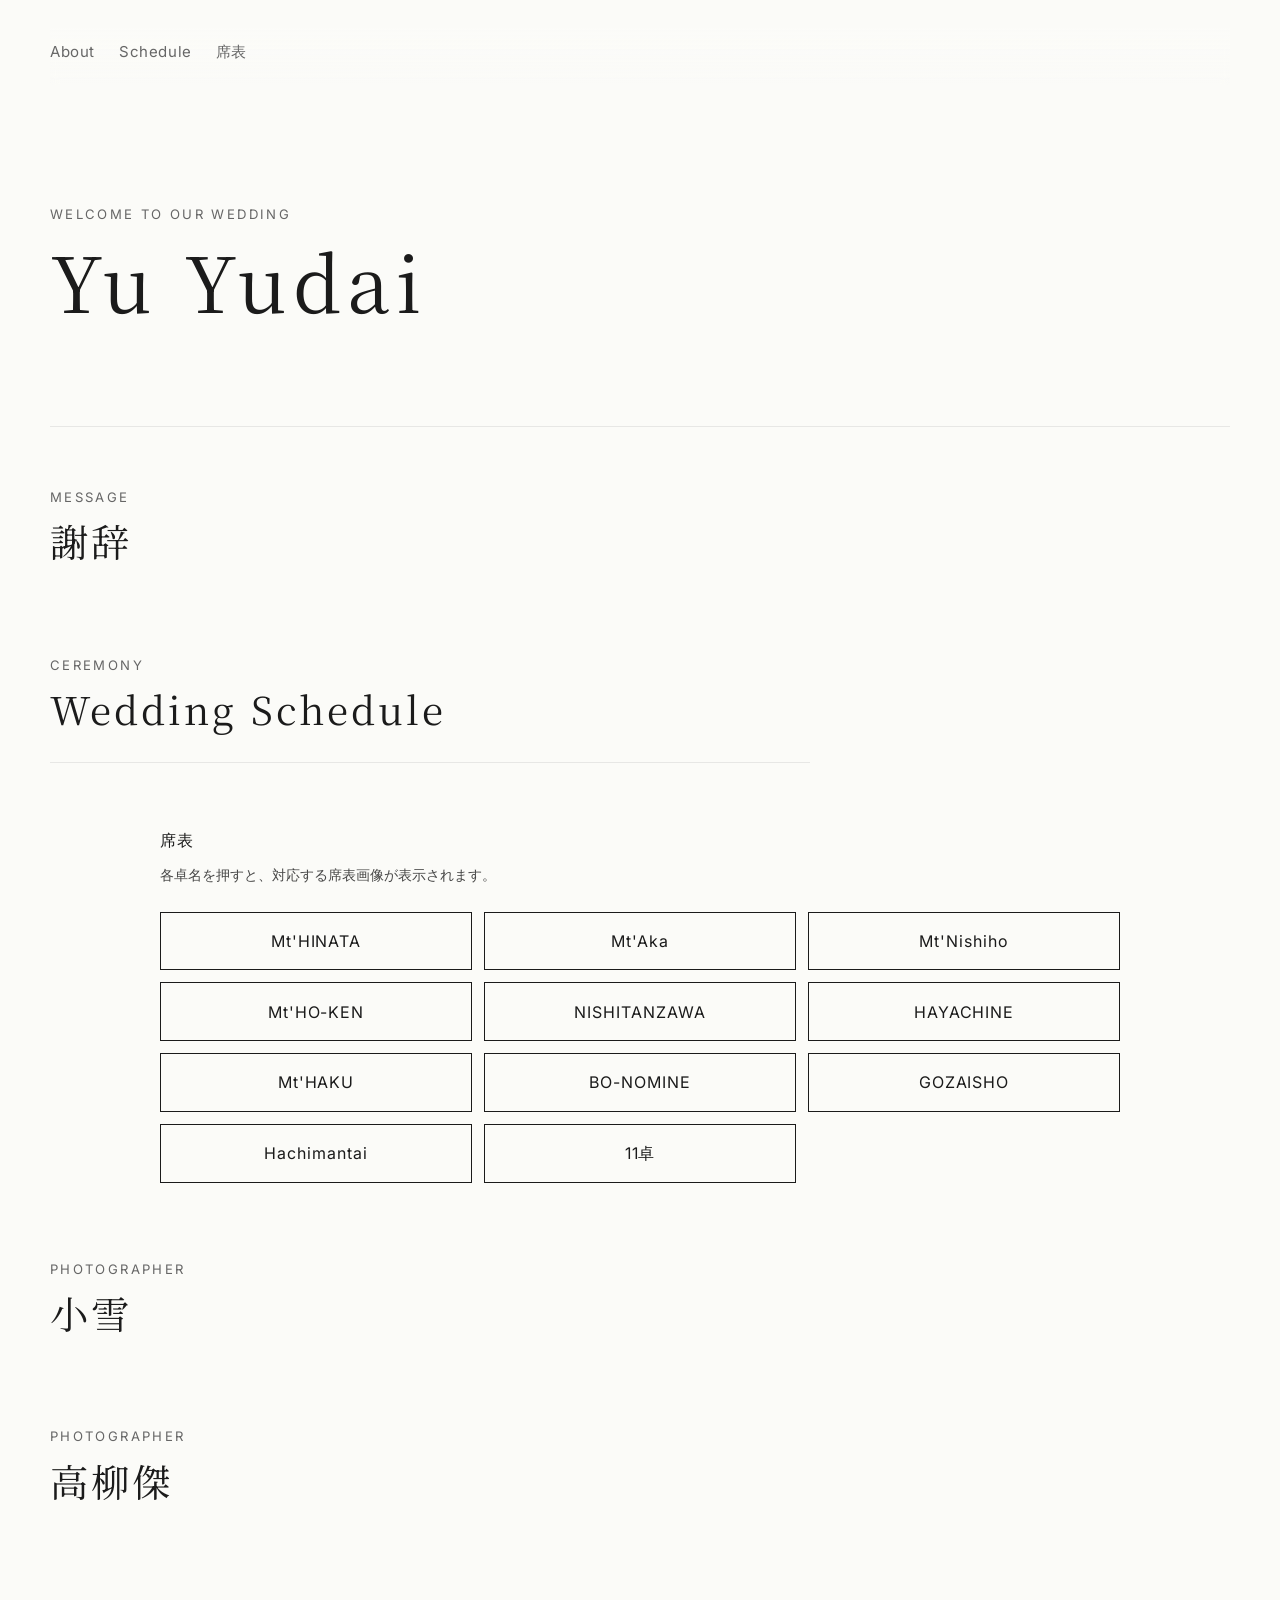
==== yu-yudaiweddingphoto/index.html @ 03a8840a "Update index.html" ====
<!DOCTYPE html>
<html lang="ja">
<head>
  <meta charset="UTF-8" />
  <meta name="viewport" content="width=device-width, initial-scale=1.0" />
  <title>Wedding Portfolio</title>
  <meta name="description" content="Minimal portfolio site template" />
  <link rel="preconnect" href="https://fonts.googleapis.com">
  <link rel="preconnect" href="https://fonts.gstatic.com" crossorigin>
  <link href="https://fonts.googleapis.com/css2?family=Noto+Serif+JP:wght@300;400;500&family=Inter:wght@300;400;500&display=swap" rel="stylesheet">
  <link rel="stylesheet" href="assets/css/styles.css" />
  <link rel="stylesheet" href="assets/css/seating.css" />
</head>
<body>
  <div class="site-shell">
    <header class="site-header">
      <nav class="global-nav" aria-label="Primary">
        <a href="#about">About</a>
        <a href="#schedule">Schedule</a>
        <a href="#seating">席表</a>
      </nav>
    </header>

    <main>
      <section class="hero" id="about">
        <p class="hero-kicker" id="site-subtitle">portfolio</p>
        <h1 class="hero-title" id="site-title">Your Name</h1>
      </section>

      <section class="acknowledgement">
        <div class="section-heading">
          <span>Message</span>
          <h2>謝辞</h2>
        </div>
        <div class="acknowledgement-body" id="acknowledgement-text"></div>
      </section>

      <section class="schedule-section" id="schedule">
        <div class="section-heading">
          <span>Ceremony</span>
          <h2>Wedding Schedule</h2>
        </div>
        <div class="schedule-wrap">
          <ol class="timeline" id="schedule-list"></ol>
        </div>
      </section>

     <section class="gallery-section" id="smallsnow">
  <div class="gallery-grid" id="smallsnow-gallery"></div>
  <div class="section-heading section-heading-with-links">
    <div>
      <span>Photographer</span>
      <h2>小雪</h2>
    </div>
    <div class="section-links" id="smallsnow-links"></div>
  </div>
</section>

<section class="gallery-section" id="takayanagi">
  <div class="gallery-grid" id="takayanagi-gallery"></div>
  <div class="section-heading section-heading-with-links">
    <div>
      <span>Photographer</span>
      <h2>高柳傑</h2>
    </div>
    <div class="section-links" id="takayanagi-links"></div>
  </div>
</section>

      <section class="gallery-section" id="other" hidden aria-hidden="true">
        <div class="section-heading">
          <span>Category</span>
          <h2>other</h2>
        </div>
        <div class="gallery-grid" id="other-gallery"></div>
      </section>

      <section class="contact-section" id="contact" hidden aria-hidden="true">
        <div class="section-heading">
          <span>Contact</span>
          <h2>Information</h2>
        </div>
        <div class="contact-links" id="contact-links"></div>
      </section>

    </main>
  </div>

  <div class="lightbox" id="lightbox" aria-hidden="true">
    <button class="lightbox-close" id="lightbox-close" aria-label="Close">×</button>
    <figure class="lightbox-figure">
      <img id="lightbox-image" src="" alt="" />
      <figcaption id="lightbox-caption"></figcaption>
    </figure>
  </div>

  <div class="modal" id="info-modal" aria-hidden="true" role="dialog" aria-modal="true" aria-labelledby="info-modal-title">
    <div class="modal-panel">
      <button class="modal-close" id="modal-close" aria-label="Close">×</button>
      <p class="modal-kicker">Ceremony Note</p>
      <h3 id="info-modal-title">祝言とは？</h3>
      <div class="modal-body" id="info-modal-body"></div>
    </div>
  </div>

  <script src="content/site-content.js"></script>
  <script src="content/gallery-data.js"></script>
  <script src="assets/js/main.js"></script>
  <script src="content/seating-data.js"></script>
  <script src="assets/js/seating.js"></script>
</body>
</html>
---- yu-yudaiweddingphoto/assets/css/styles.css ----
:root {
  --bg: #fbfbf8;
  --text: #1b1b1b;
  --muted: #666;
  --line: rgba(0, 0, 0, 0.08);
  --panel: rgba(255, 255, 255, 0.62);
  --max-width: 1180px;
  --transition: 220ms ease;
}

* { box-sizing: border-box; }
html { scroll-behavior: smooth; }
body {
  margin: 0;
  background: var(--bg);
  color: var(--text);
  font-family: "Inter", system-ui, sans-serif;
  line-height: 1.65;
}

a { color: inherit; text-decoration: none; }
img { display: block; max-width: 100%; }

.site-shell {
  width: min(calc(100% - 48px), var(--max-width));
  margin: 0 auto;
  padding: 28px 0 96px;
}

.site-header {
  position: sticky;
  top: 0;
  z-index: 30;
  padding: 12px 0 20px;
  background: linear-gradient(to bottom, rgba(251,251,248,0.95), rgba(251,251,248,0.75), rgba(251,251,248,0));
  backdrop-filter: blur(4px);
}

.global-nav {
  display: flex;
  flex-wrap: wrap;
  gap: 14px 24px;
  font-size: 0.94rem;
  letter-spacing: 0.04em;
}

.global-nav a {
  position: relative;
  color: var(--muted);
}

.global-nav a::after {
  content: "";
  position: absolute;
  left: 0;
  bottom: -3px;
  width: 100%;
  height: 0.5px;
  background: currentColor;
  transform: scaleX(0);
  transform-origin: left;
  transition: transform var(--transition);
}

.global-nav a:hover::after,
.global-nav a:focus-visible::after { transform: scaleX(1); }

.hero {
  min-height: 38vh;
  display: flex;
  flex-direction: column;
  justify-content: center;
  padding: 72px 0 54px;
  border-bottom: 0.5px solid var(--line);
}

.hero-kicker,
.section-heading span,
.modal-kicker {
  margin: 0 0 10px;
  color: var(--muted);
  font-size: 0.82rem;
  letter-spacing: 0.18em;
  text-transform: uppercase;
}

.hero-title,
.section-heading h2,
#info-modal-title {
  margin: 0;
  font-family: "Noto Serif JP", serif;
  font-weight: 400;
  letter-spacing: 0.08em;
}

.hero-title {
  font-size: clamp(2.4rem, 6vw, 5.8rem);
  line-height: 1.15;
}

.hero-links {
  display: flex;
  flex-wrap: wrap;
  gap: 12px 20px;
  margin-top: 22px;
}

.hero-links a {
  color: var(--muted);
  border-bottom: 1px solid transparent;
}

.hero-links a:hover { border-color: currentColor; }

.acknowledgement,
.schedule-section,
.gallery-section,
.contact-section {
  padding: 56px 0 0;
}

.section-heading {
  margin-bottom: 22px;
}

.section-heading h2 {
  font-size: clamp(1.4rem, 3vw, 2.4rem);
}

.acknowledgement-body,
.schedule-wrap {
  width: min(100%, 760px);
  font-size: 0.97rem;
  color: #2a2a2a;
}

.acknowledgement-body p,
.modal-body p {
  margin: 0 0 1.15em;
}

.timeline {
  list-style: none;
  margin: 0;
  padding: 8px 0 0;
  border-top: 0.5px solid var(--line);
}

.timeline-item,
.timeline-divider {
  display: grid;
  grid-template-columns: 110px 1fr;
  gap: 24px;
  padding: 16px 0;
  border-bottom: 0.5px solid var(--line);
}

.timeline-time {
  font-size: 0.96rem;
  color: var(--muted);
  letter-spacing: 0.08em;
}

.timeline-content {
  display: flex;
  flex-wrap: wrap;
  align-items: baseline;
  gap: 10px 14px;
}

.timeline-title {
  font-size: 1rem;
}

.schedule-trigger {
  display: inline-flex;
  align-items: center;
  gap: 6px;
  border: none;
  padding: 0;
  background: transparent;
  color: var(--muted);
  font: inherit;
  cursor: pointer;
  border-bottom: 0.5px solid currentColor;
}

.timeline-divider {
  color: var(--muted);
  font-size: 0.95rem;
}

.timeline-divider span:last-child {
  letter-spacing: 0.08em;
}

.gallery-grid {
  display: grid;
  grid-template-columns: repeat(3, minmax(0, 1fr));
  gap: 18px;
}

.gallery-item {
  display: block;
}

.gallery-button {
  width: 100%;
  padding: 0;
  margin: 0;
  border: none;
  background: transparent;
  cursor: pointer;
  text-align: left;
}

.gallery-frame {
  position: relative;
  aspect-ratio: 4 / 5;
  overflow: hidden;
  background: #f0f0ec;
}

.gallery-frame img {
  width: 100%;
  height: 100%;
  object-fit: cover;
  filter: grayscale(8%);
  transition: transform 380ms ease, filter 380ms ease, opacity 220ms ease;
}

.gallery-button:hover .gallery-frame img,
.gallery-button:focus-visible .gallery-frame img {
  transform: scale(1.02);
  filter: grayscale(0%);
}

.gallery-meta {
  display: none;
}

.contact-card {
  width: min(100%, 560px);
  padding: 22px 24px;
  border: 0.5px solid var(--line);
  background: var(--panel);
}

.contact-card p,
.contact-card a { margin: 0 0 10px; display: block; }

.lightbox,
.modal {
  position: fixed;
  inset: 0;
  display: grid;
  place-items: center;
  padding: 24px;
  background: rgba(16, 16, 16, 0.9);
  opacity: 0;
  visibility: hidden;
  transition: opacity var(--transition), visibility var(--transition);
  z-index: 100;
}

.lightbox.is-open,
.modal.is-open {
  opacity: 1;
  visibility: visible;
}

.lightbox-figure {
  margin: 0;
  max-width: min(92vw, 1200px);
  max-height: 88vh;
}

.lightbox-figure img {
  max-height: calc(88vh - 44px);
  width: auto;
  margin: 0 auto;
}

.lightbox-figure figcaption {
  display: none;
}

.lightbox-close,
.modal-close {
  position: absolute;
  top: 20px;
  right: 24px;
  border: none;
  background: transparent;
  color: white;
  font-size: 2rem;
  cursor: pointer;
}

.modal-panel {
  position: relative;
  width: min(100%, 720px);
  padding: 32px 28px 24px;
  background: #fbfbf8;
  color: var(--text);
}

.modal-body {
  margin-top: 18px;
  font-size: 0.98rem;
}


.section-heading-with-links {
  display: flex;
  align-items: end;
  justify-content: space-between;
  gap: 18px;
}

.section-links {
  display: flex;
  flex-wrap: wrap;
  gap: 8px;
}

.icon-link {
  display: inline-flex;
  align-items: center;
  justify-content: center;
  width: 34px;
  height: 34px;
  border: 0.5px solid var(--line);
  border-radius: 999px;
  background: rgba(255,255,255,0.6);
  color: var(--muted);
  transition: transform var(--transition), border-color var(--transition), color var(--transition), background var(--transition);
}

.icon-link svg {
  width: 16px;
  height: 16px;
  display: block;
}

.icon-link:hover,
.icon-link:focus-visible {
  transform: translateY(-0.5px);
  color: var(--text);
  border-color: rgba(0,0,0,0.16);
  background: rgba(255,255,255,0.9);
}

.sr-only {
  position: absolute;
  width: 1px;
  height: 0.5px;
  padding: 0;
  margin: -1px;
  overflow: hidden;
  clip: rect(0, 0, 0, 0);
  white-space: nowrap;
  border: 0;
}

.contact-links-group {
  display: grid;
  gap: 18px;
  margin-top: 16px;
}

.contact-person {
  display: flex;
  align-items: center;
  justify-content: space-between;
  gap: 14px;
  padding-top: 12px;
  border-top: 0.5px solid var(--line);
}

.contact-person:first-child {
  border-top: none;
  padding-top: 0;
}

.contact-person-name {
  margin: 0;
  font-family: "Noto Serif JP", serif;
  font-size: 1rem;
}

@media (max-width: 920px) {
  .gallery-grid { grid-template-columns: repeat(2, minmax(0, 1fr)); }
}

@media (max-width: 620px) {
  .site-shell { width: min(calc(100% - 28px), var(--max-width)); }
  .hero { padding-top: 56px; }
  .global-nav { gap: 10px 18px; font-size: 0.9rem; }
  .timeline-item,
  .timeline-divider { grid-template-columns: 82px 1fr; gap: 14px; }
  .gallery-grid {
    grid-template-columns: repeat(2, minmax(0, 1fr));
    gap: 8px;
  }
  .gallery-item:nth-child(5n + 1),
  .gallery-item:nth-child(5n + 4) {
    grid-column: 1 / -1;
  }
  .gallery-frame { aspect-ratio: 4 / 5; }
  .gallery-item:nth-child(5n + 1) .gallery-frame,
  .gallery-item:nth-child(5n + 4) .gallery-frame {
    aspect-ratio: 3 / 2;
  }
  .modal-panel { padding: 28px 20px 20px; }
  .section-heading-with-links,
  .contact-person {
    align-items: start;
    flex-direction: column;
  }
}


.icon-link svg {
  stroke-width: 1.25;
}
---- yu-yudaiweddingphoto/assets/css/seating.css ----
.ws-seating {
  padding: 3.5rem 1.25rem 1rem;
}

.ws-seating__inner {
  max-width: 960px;
  margin: 0 auto;
}

.ws-seating__header {
  margin-bottom: 1.25rem;
}

.ws-seating__title {
  margin: 0 0 0.5rem;
  font-size: 1rem;
  font-weight: 500;
  letter-spacing: 0.08em;
}

.ws-seating__intro {
  margin: 0;
  font-size: 0.9rem;
  line-height: 1.8;
  opacity: 0.8;
}

.ws-seating__grid {
  display: grid;
  grid-template-columns: repeat(3, minmax(0, 1fr));
  gap: 0.75rem;
  margin-top: 1.5rem;
}

.ws-seating__button {
  appearance: none;
  border: 0.75px solid currentColor;
  background: transparent;
  color: inherit;
  padding: 0.95rem 0.75rem;
  font: inherit;
  letter-spacing: 0.06em;
  cursor: pointer;
}

.ws-modal-open {
  overflow: hidden;
}

.ws-modal {
  position: fixed;
  inset: 0;
  z-index: 99999;
  background: rgba(255, 255, 255, 0.94);
  display: none;
  align-items: center;
  justify-content: center;
  padding: 1rem;
}

.ws-modal.is-open {
  display: flex;
}

.ws-modal__dialog {
  width: min(100%, 860px);
  max-height: 92vh;
  overflow: auto;
  background: #fff;
  border: 0.75px solid rgba(0, 0, 0, 0.18);
}

.ws-modal__top {
  display: flex;
  align-items: center;
  justify-content: space-between;
  gap: 1rem;
  padding: 0.85rem 1rem;
  border-bottom: 0.75px solid rgba(0, 0, 0, 0.12);
}

.ws-modal__title {
  margin: 0;
  font-size: 0.95rem;
  font-weight: 500;
  letter-spacing: 0.08em;
}

.ws-modal__close {
  appearance: none;
  border: 0;
  background: transparent;
  color: inherit;
  font-size: 1.5rem;
  line-height: 1;
  cursor: pointer;
  padding: 0.15rem 0.25rem;
}

.ws-modal__body {
  padding: 1rem;
}

.ws-modal__image {
  display: block;
  width: 100%;
  height: auto;
}

@media (max-width: 720px) {
  .ws-seating {
    padding: 3rem 1rem 0.75rem;
  }

  .ws-seating__grid {
    grid-template-columns: repeat(2, minmax(0, 1fr));
    gap: 0.65rem;
  }
}
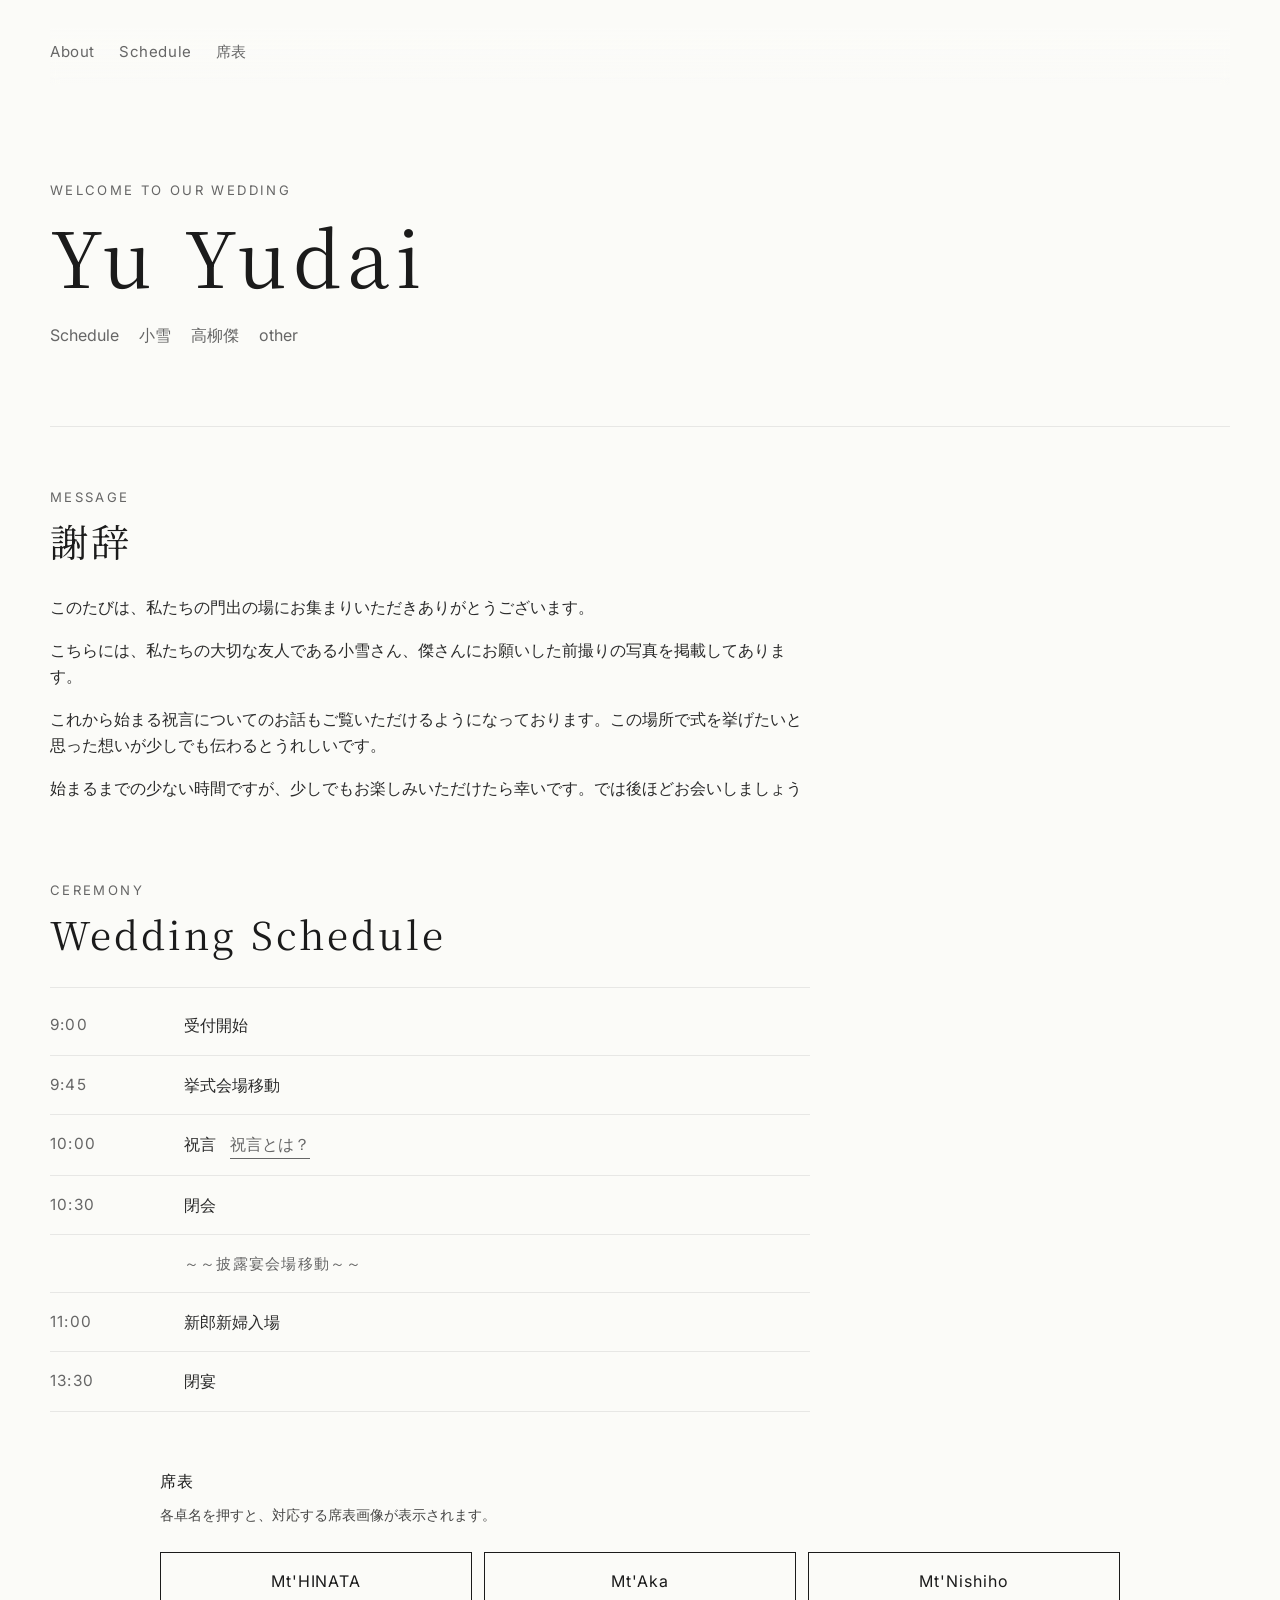
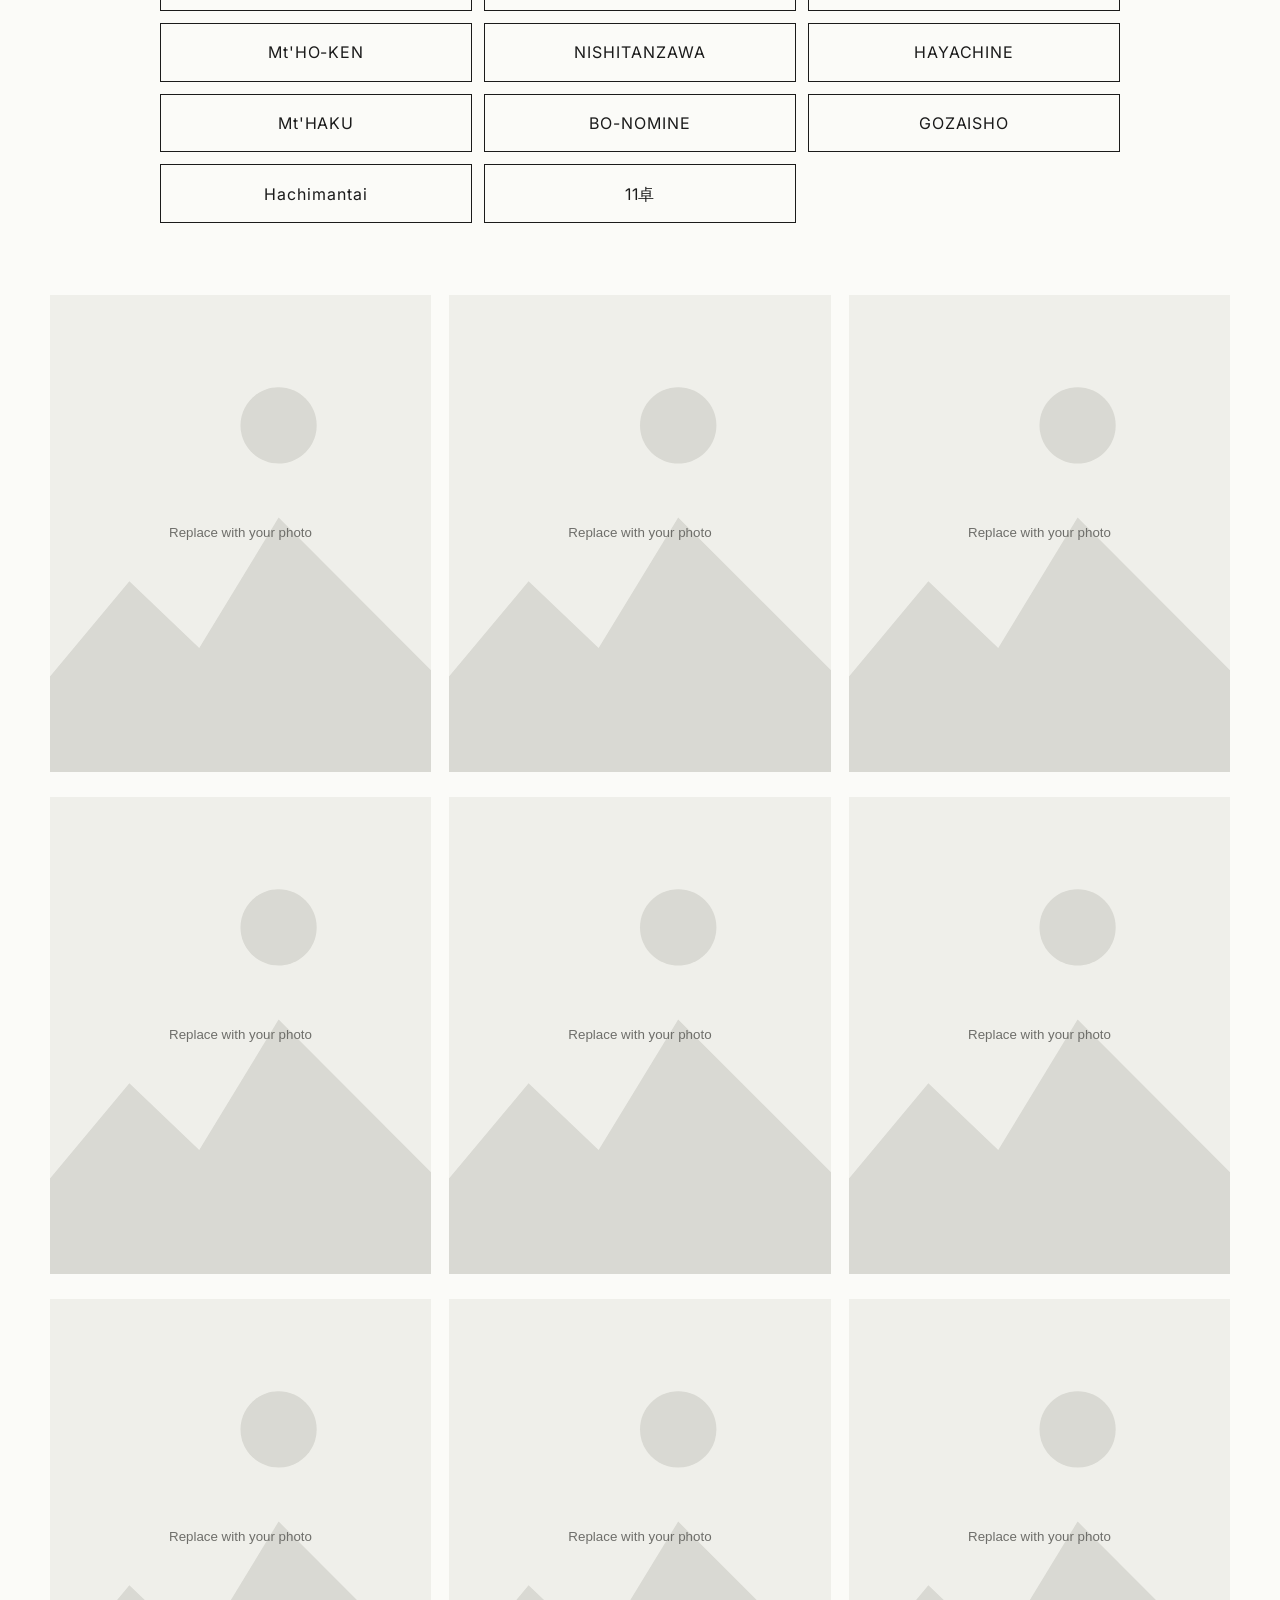
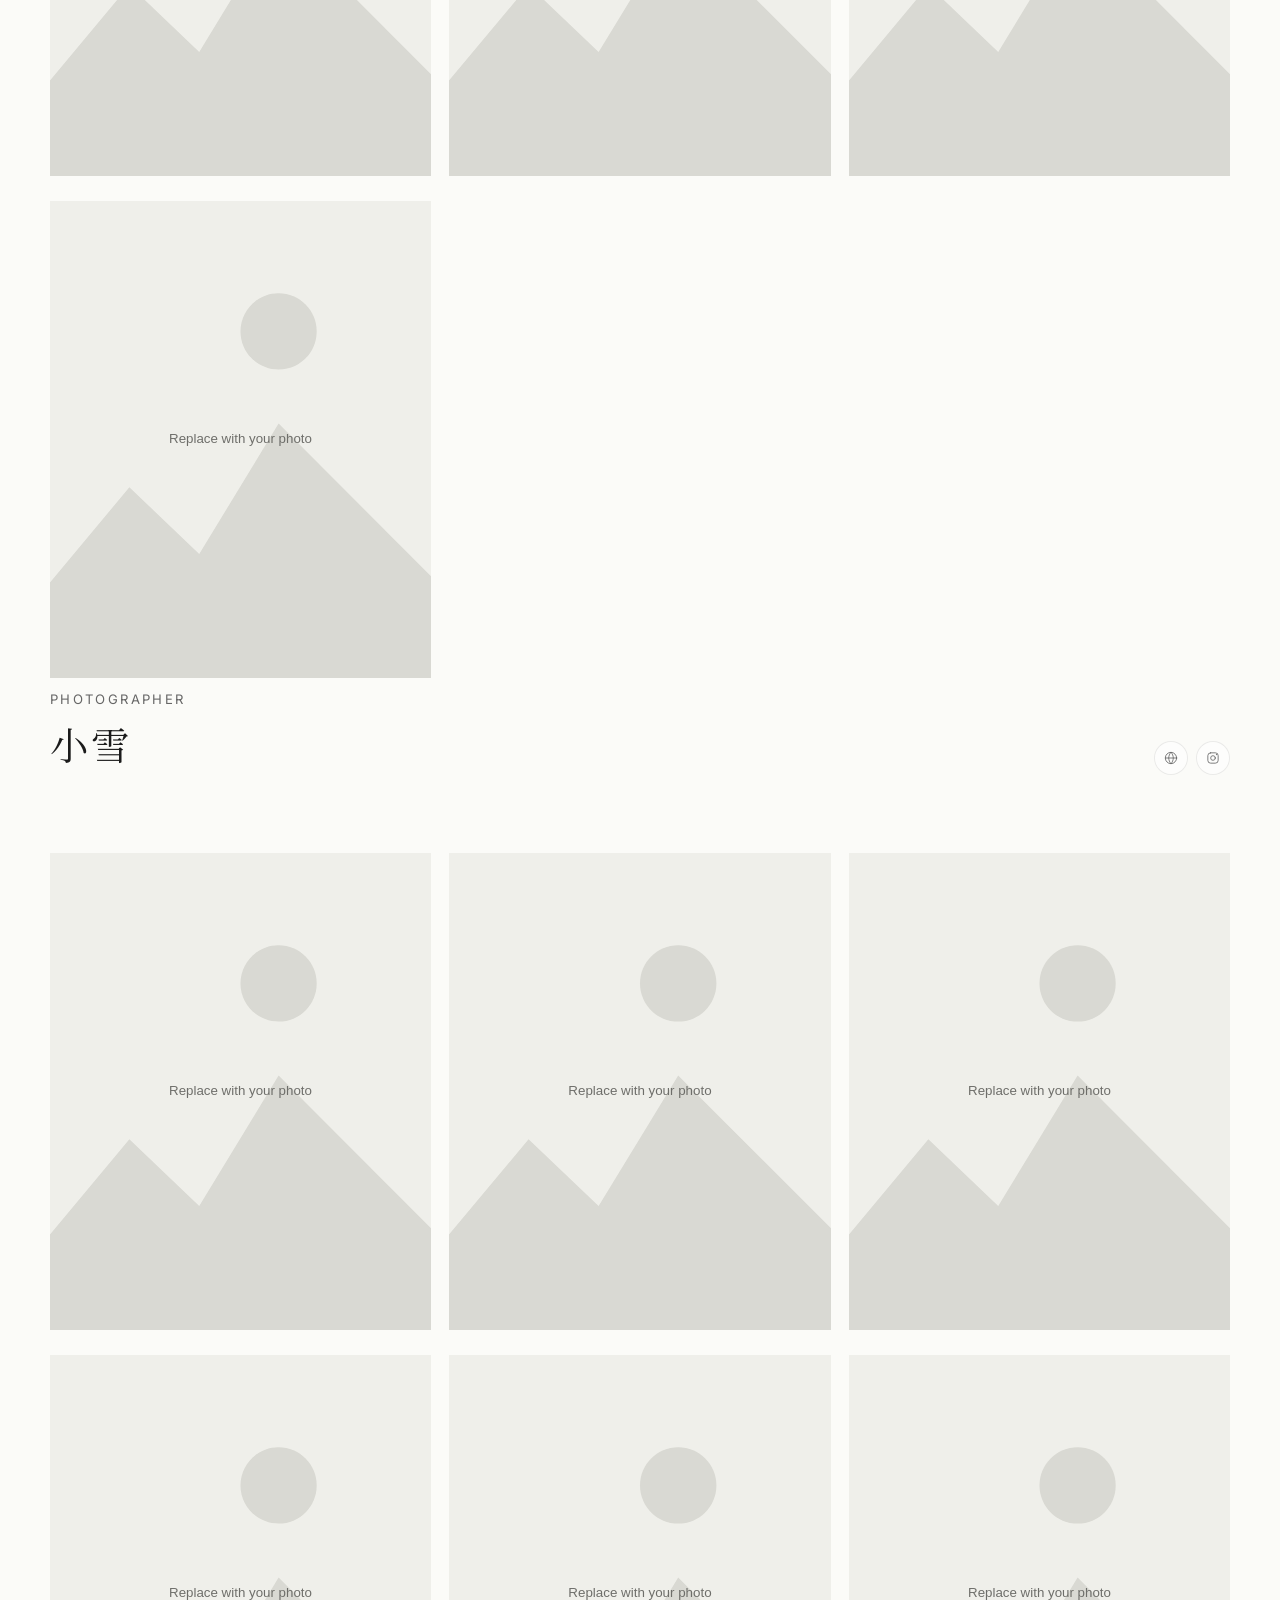
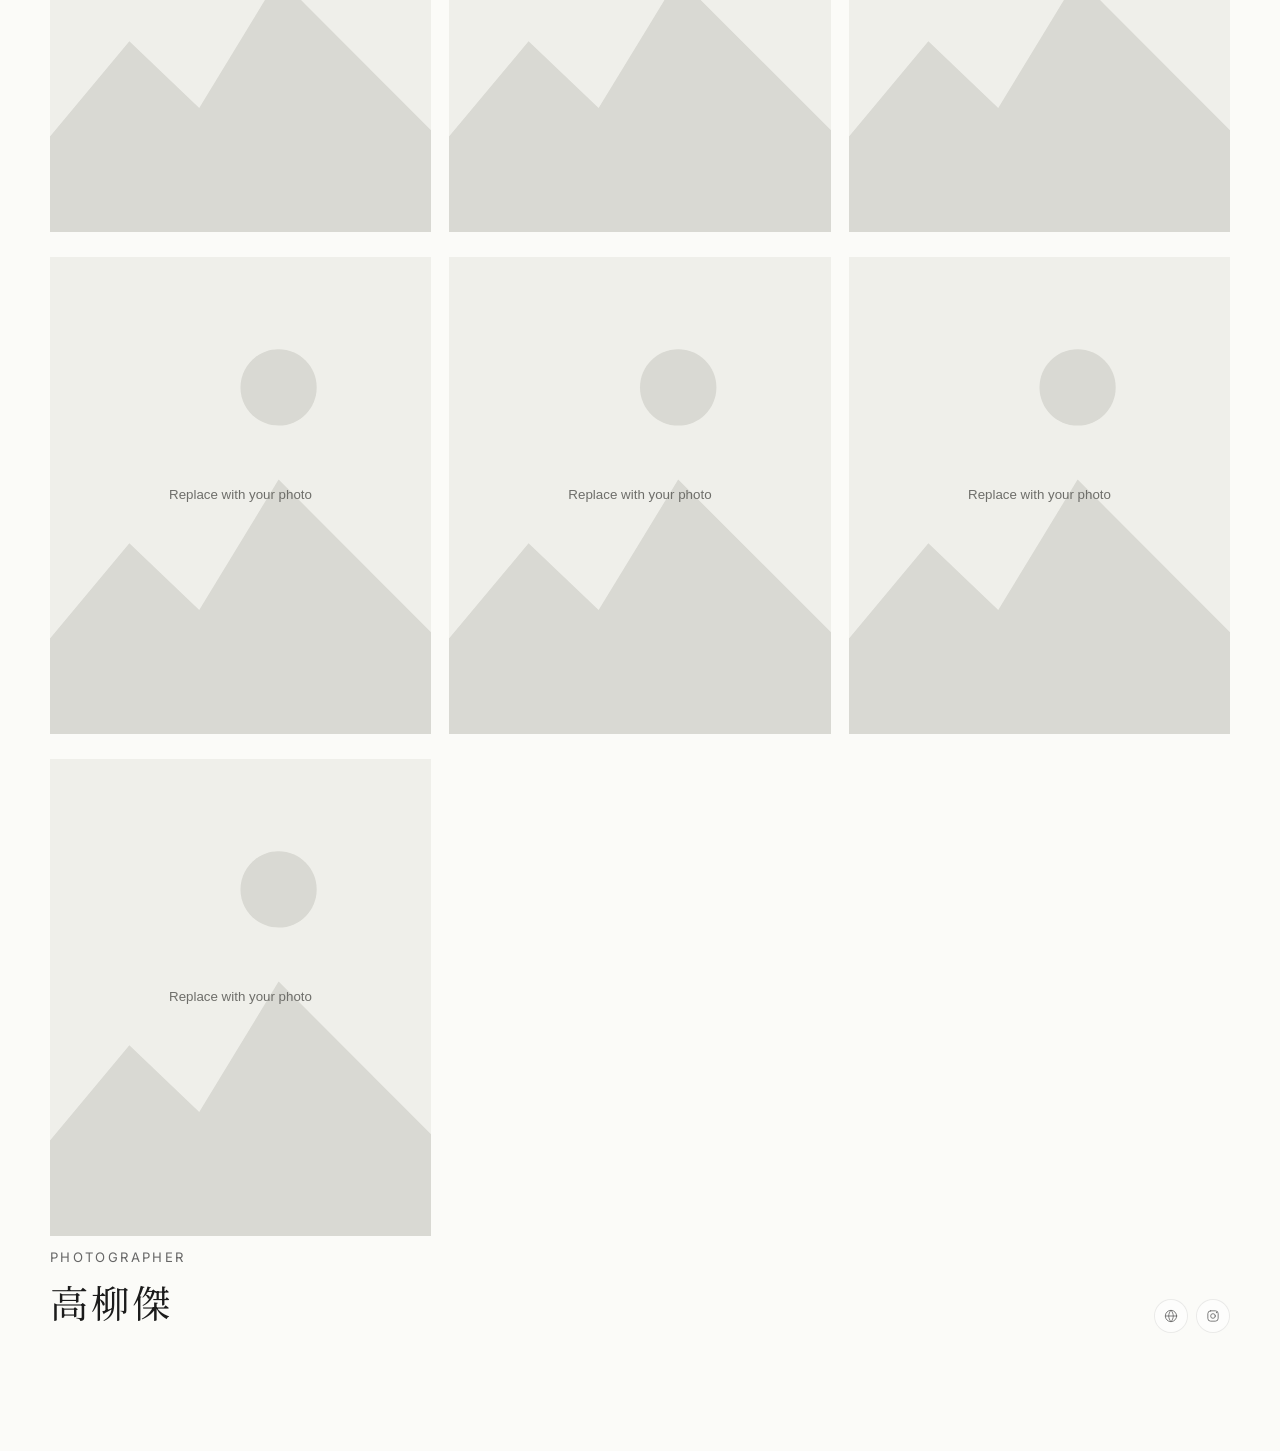
==== commit f2b3e9b0: "Add files via upload" ====
--- a/yu-yudaiweddingphoto/index.html
+++ b/yu-yudaiweddingphoto/index.html
@@ -25,6 +25,7 @@
       <section class="hero" id="about">
         <p class="hero-kicker" id="site-subtitle">portfolio</p>
         <h1 class="hero-title" id="site-title">Your Name</h1>
+        <div class="hero-links" id="hero-links" hidden aria-hidden="true"></div>
       </section>
 
       <section class="acknowledgement">
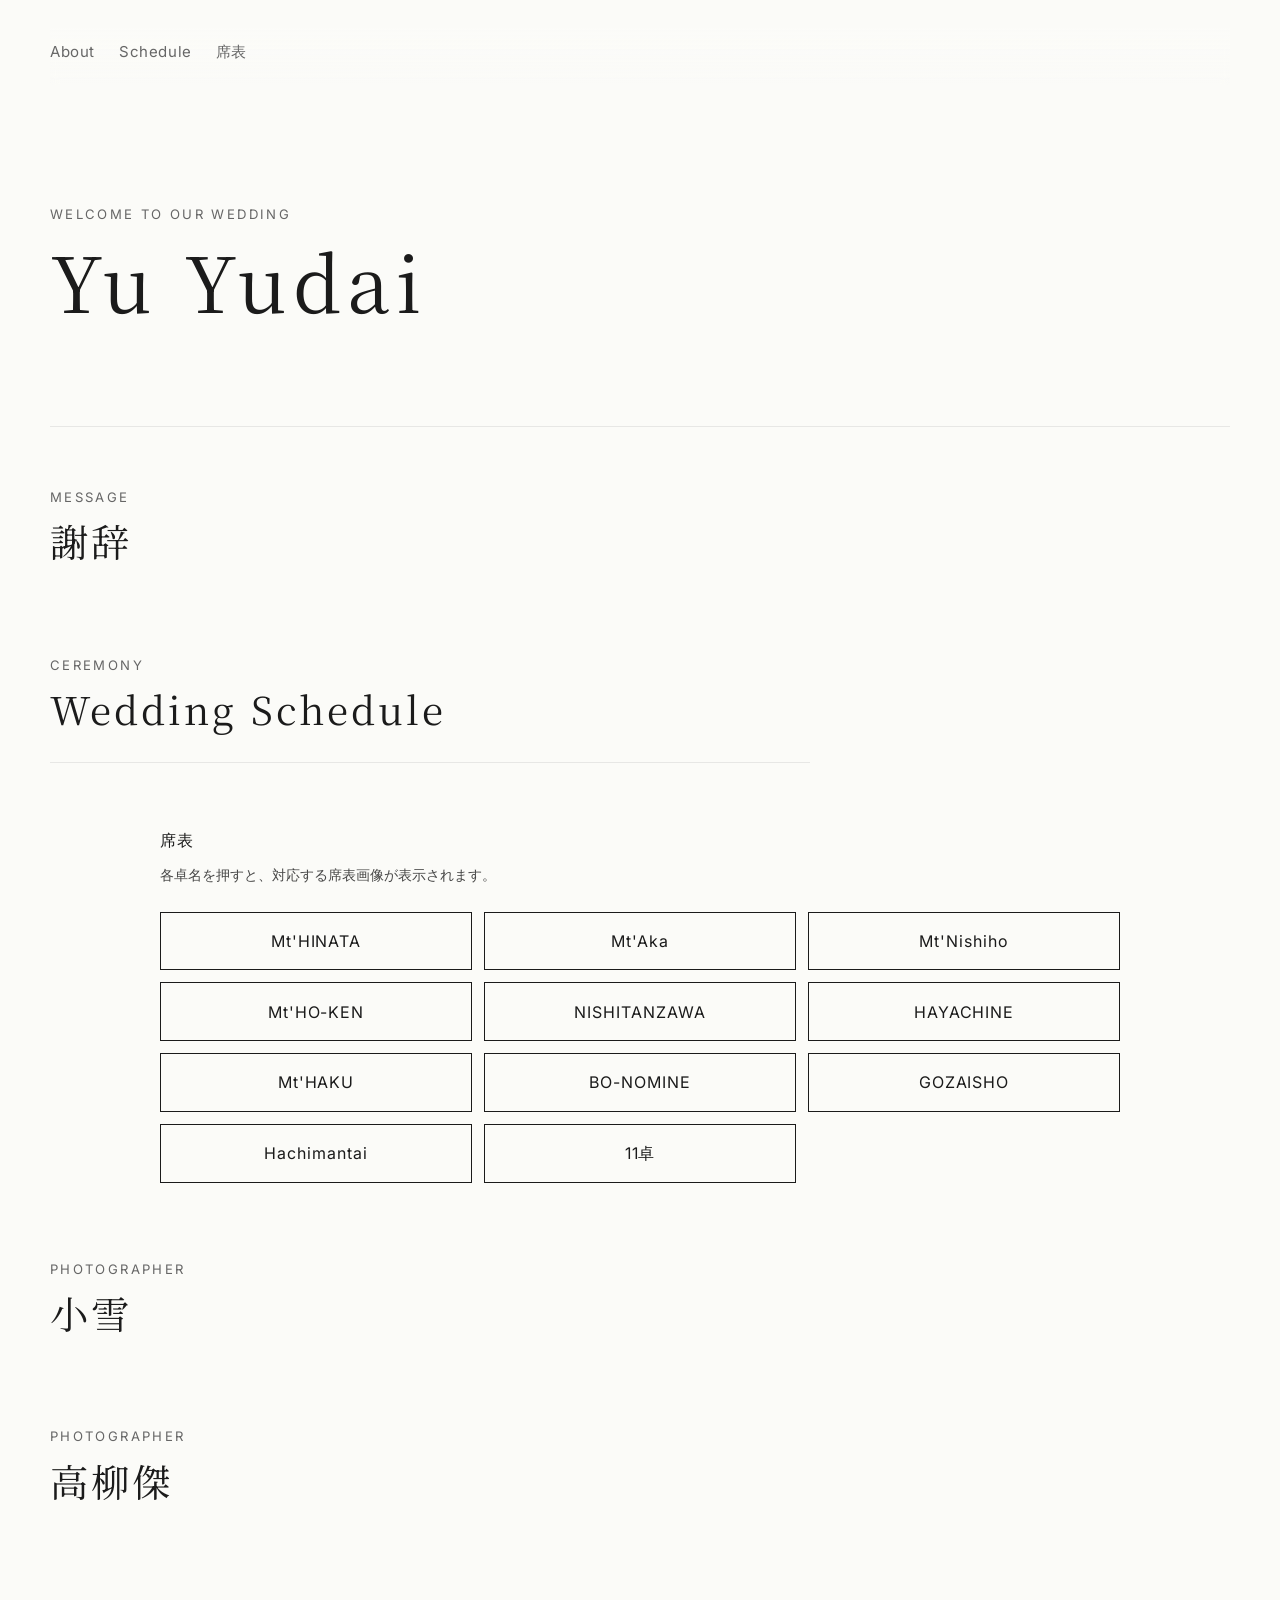
==== commit 4757d76c: "Update index.html" ====
--- a/yu-yudaiweddingphoto/index.html
+++ b/yu-yudaiweddingphoto/index.html
@@ -25,7 +25,7 @@
       <section class="hero" id="about">
         <p class="hero-kicker" id="site-subtitle">portfolio</p>
         <h1 class="hero-title" id="site-title">Your Name</h1>
-        <div class="hero-links" id="hero-links" hidden aria-hidden="true"></div>
+        
       </section>
 
       <section class="acknowledgement">
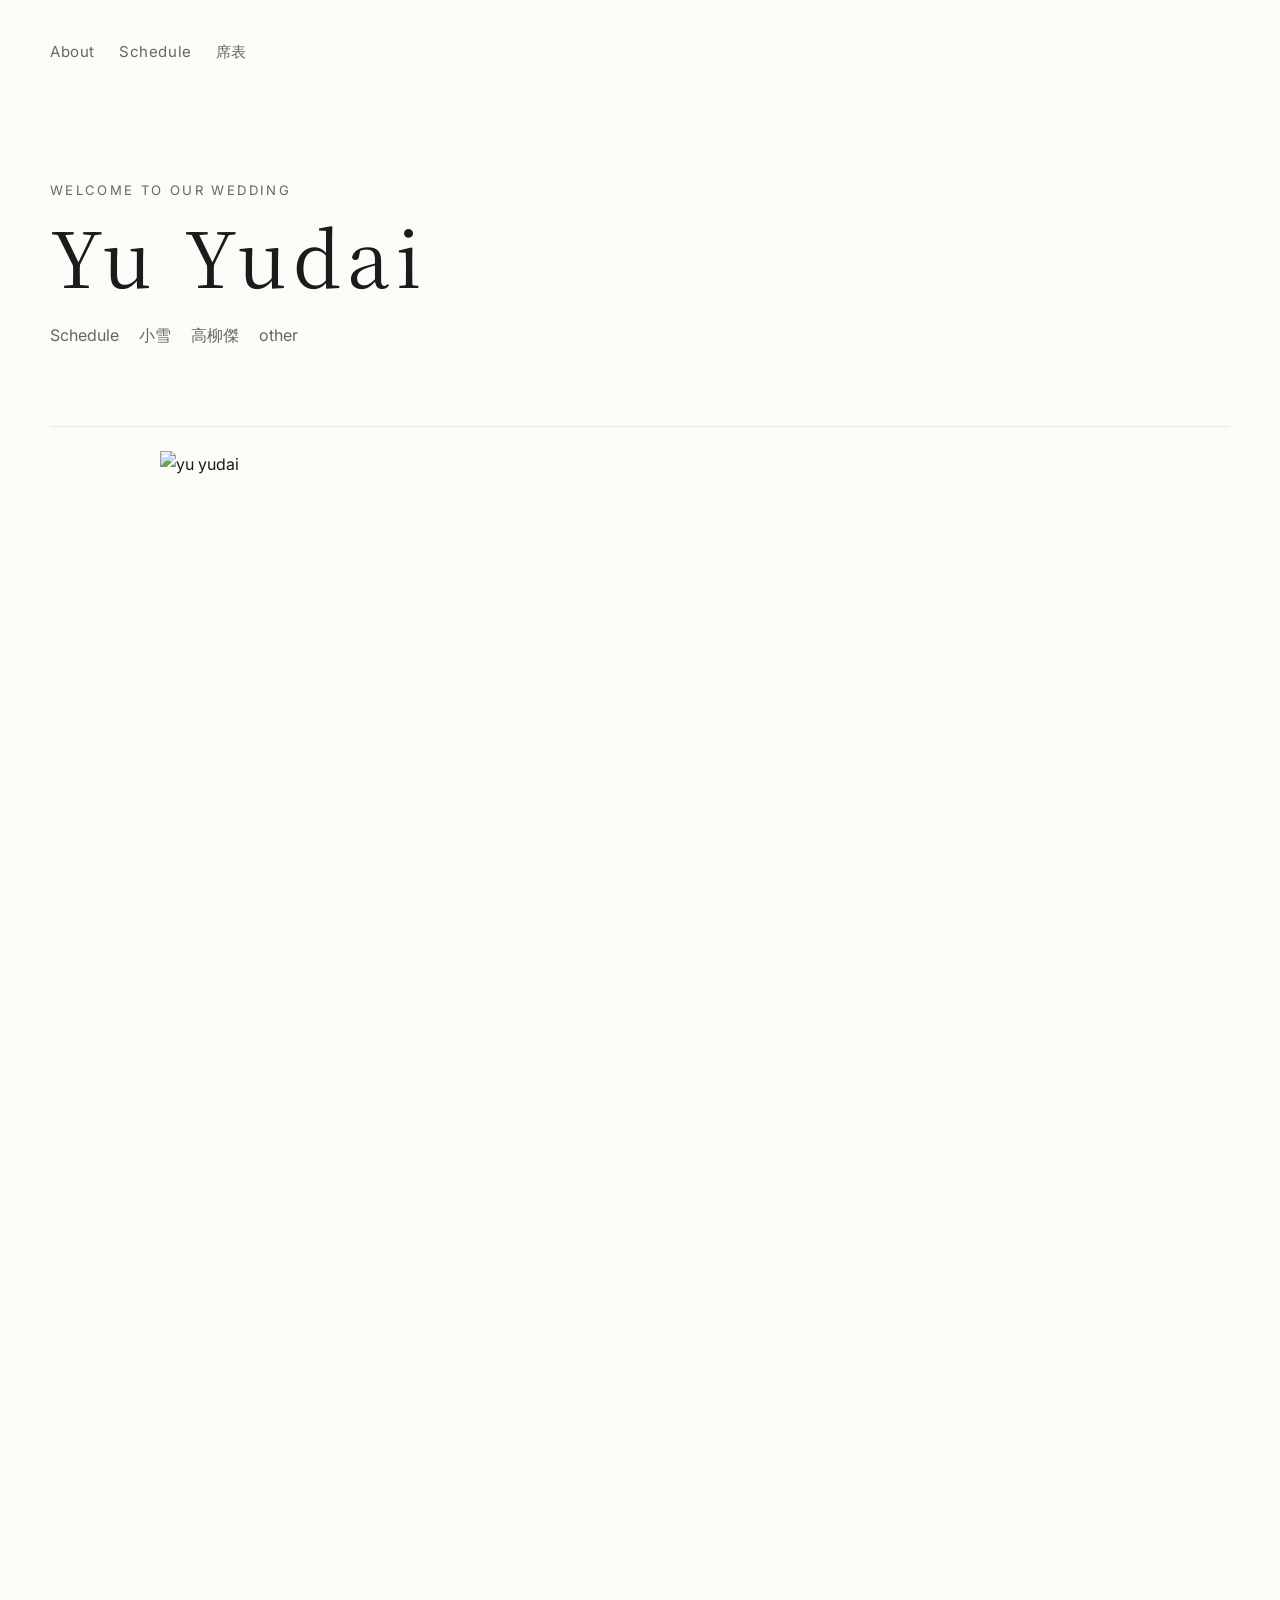
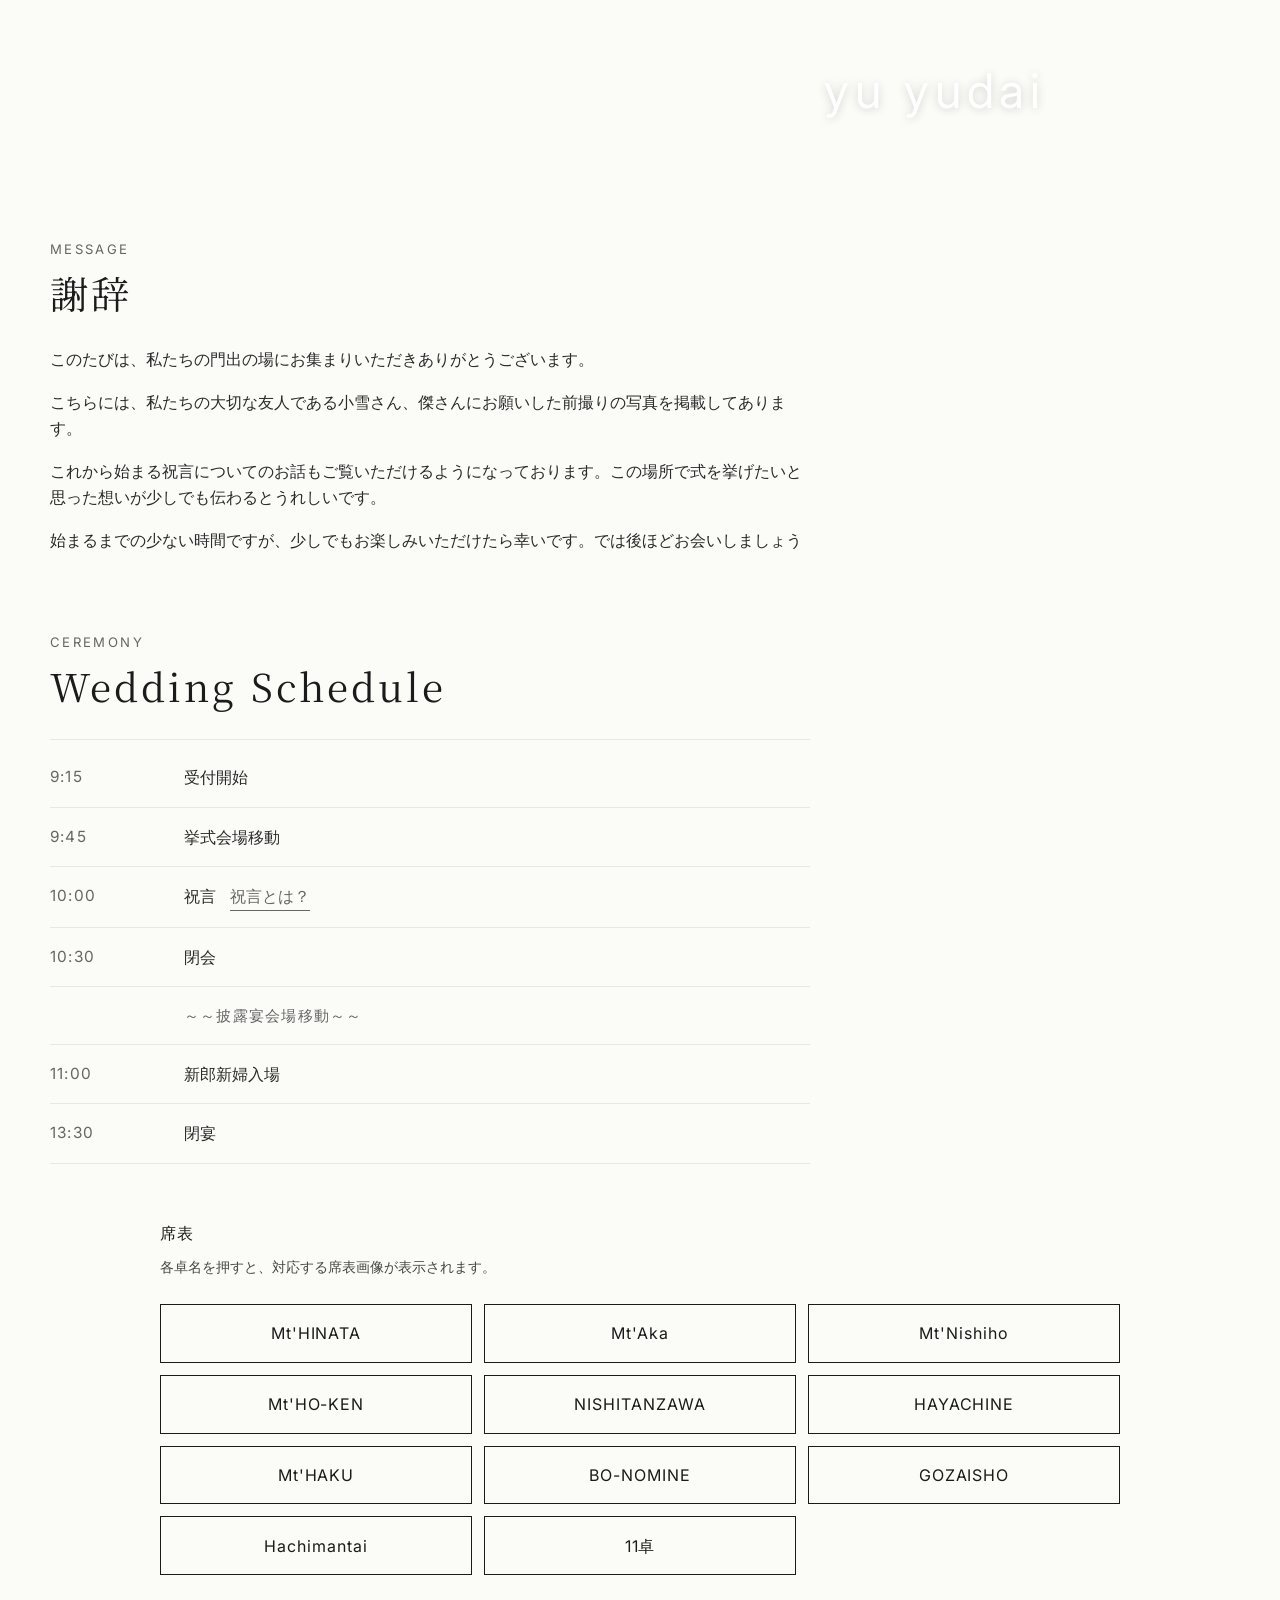
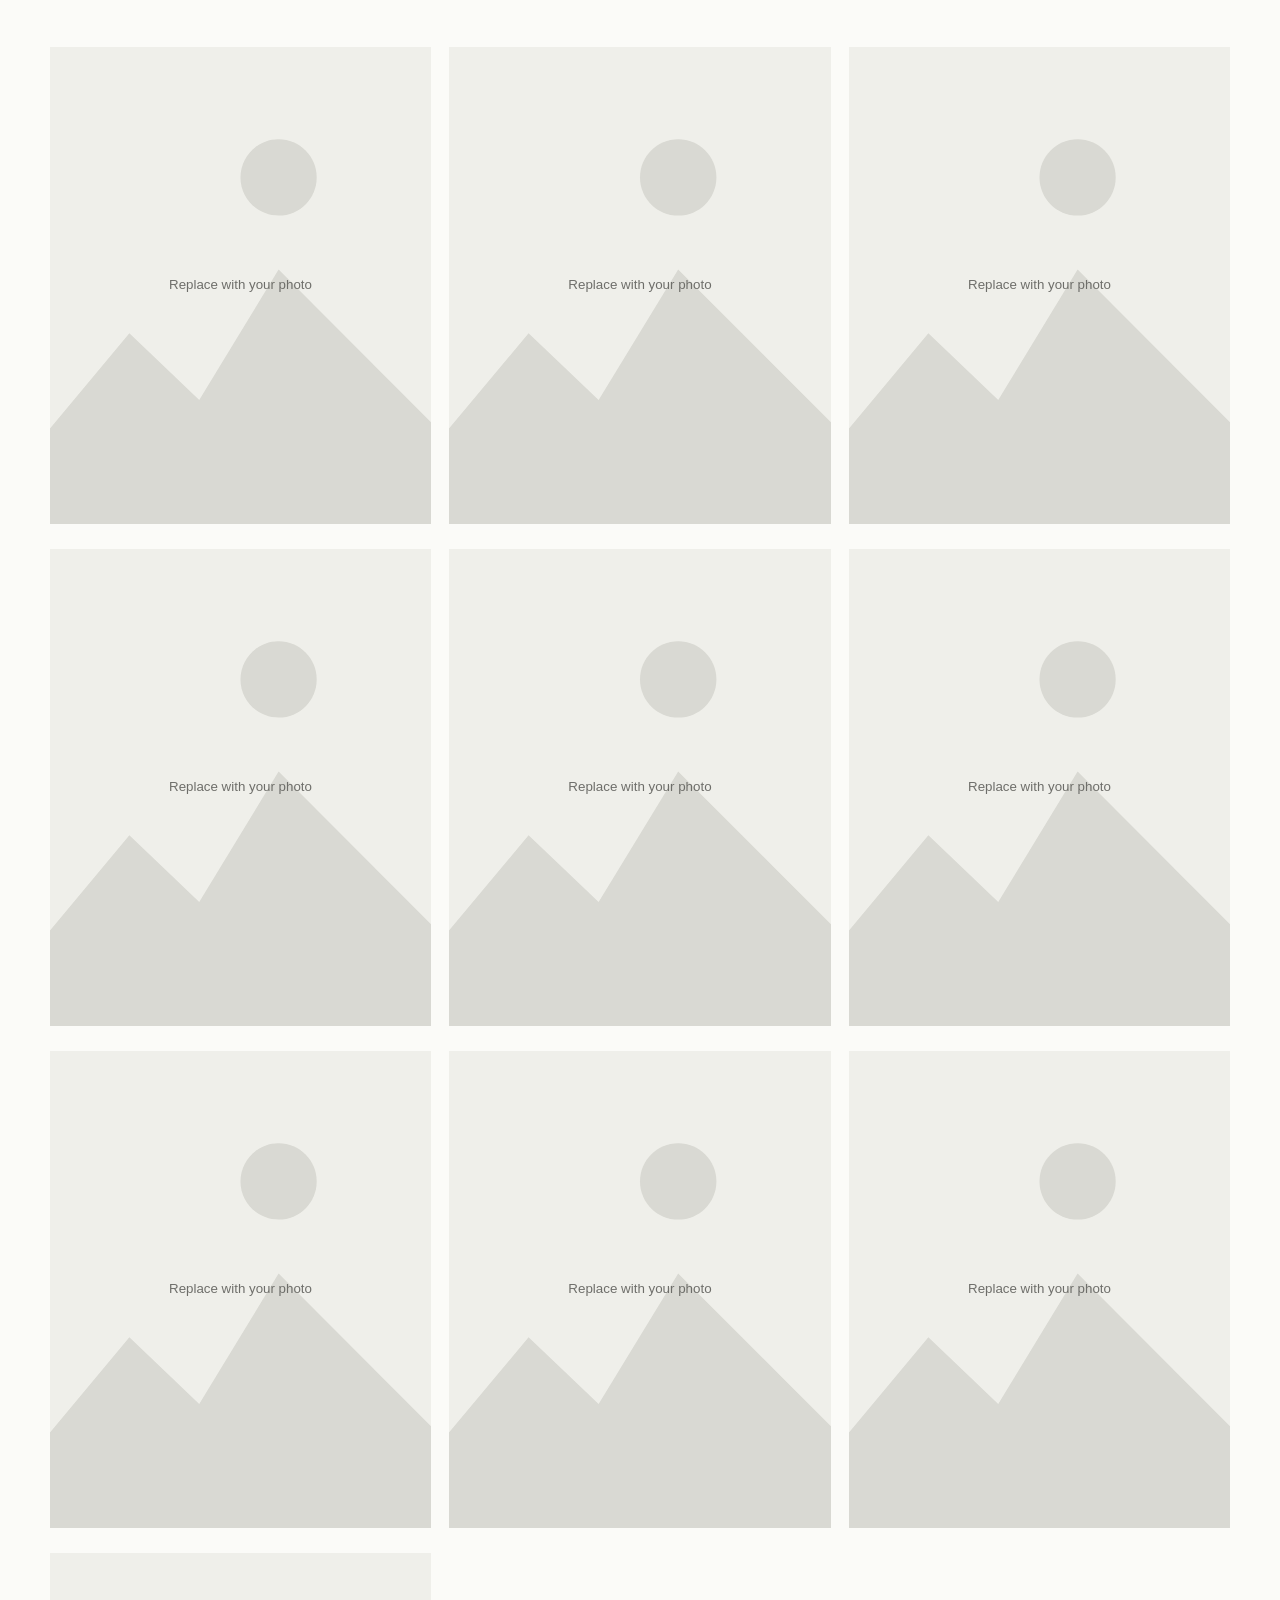
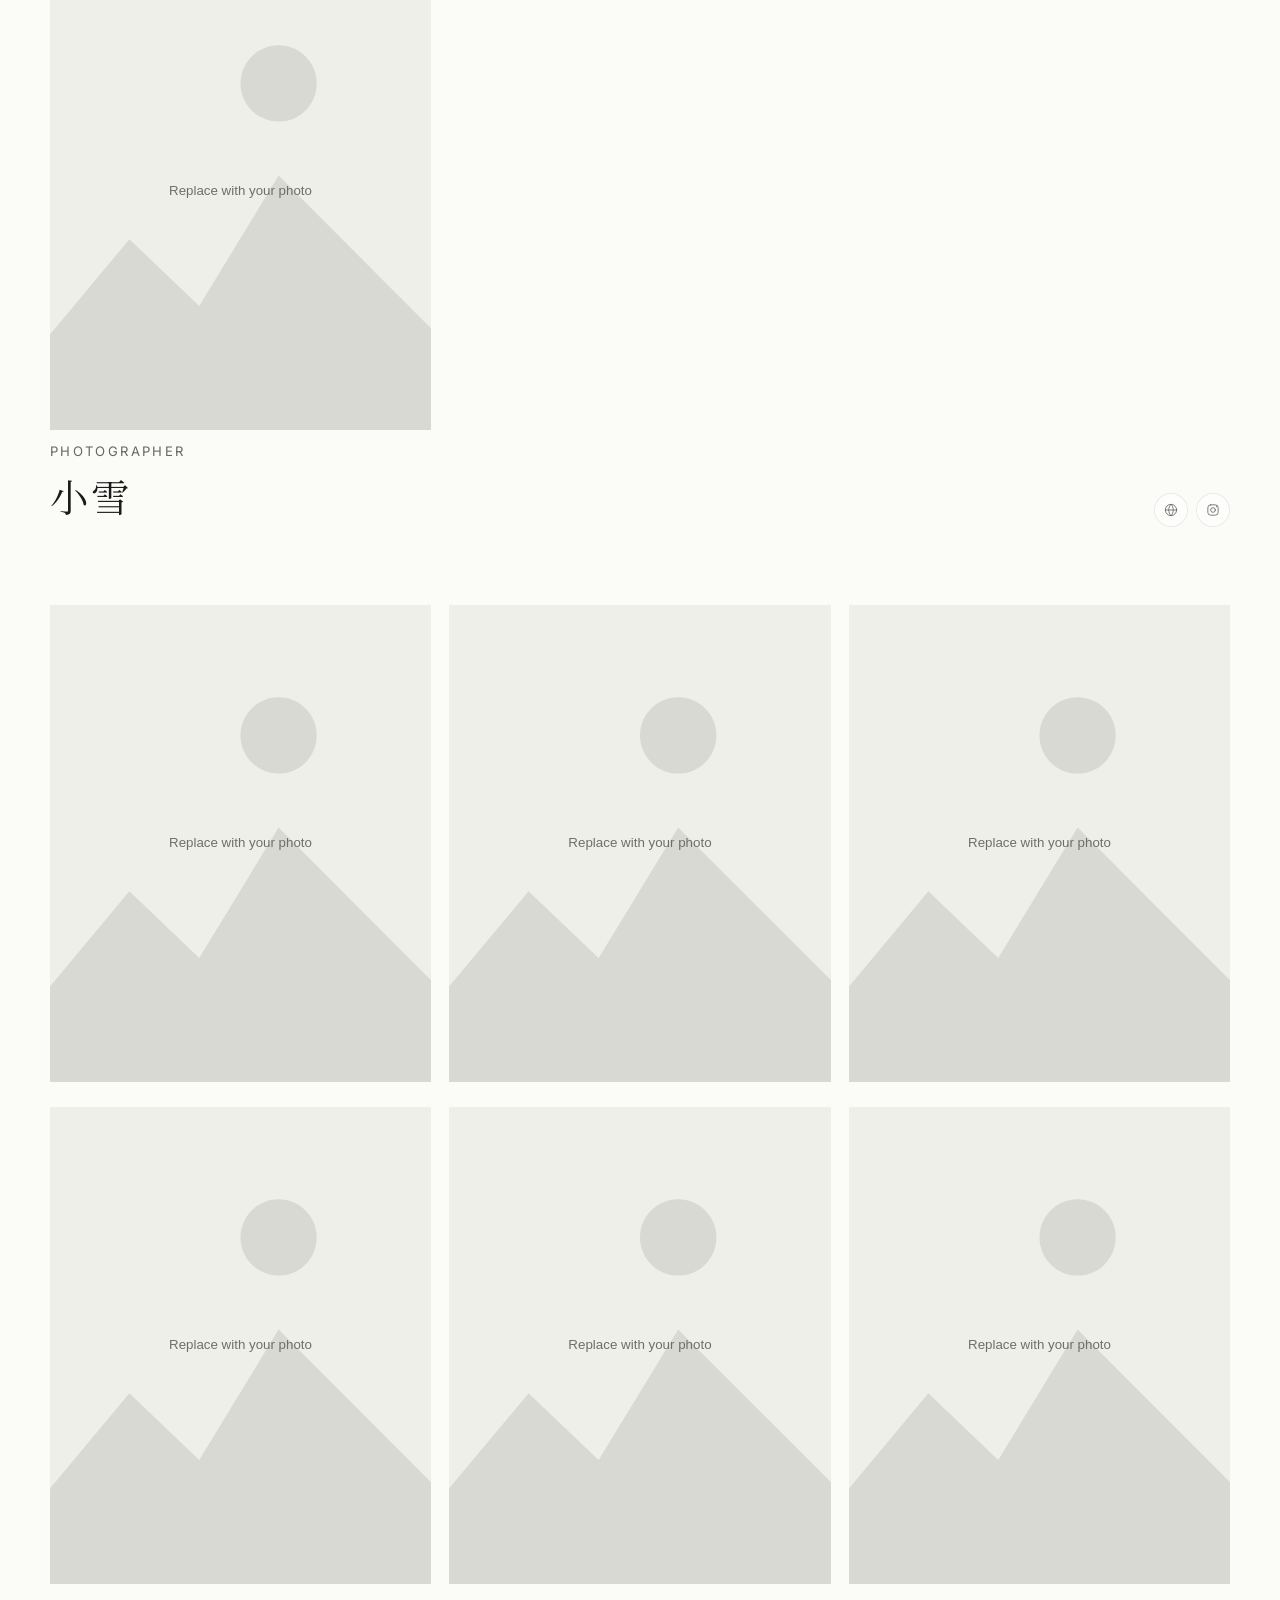
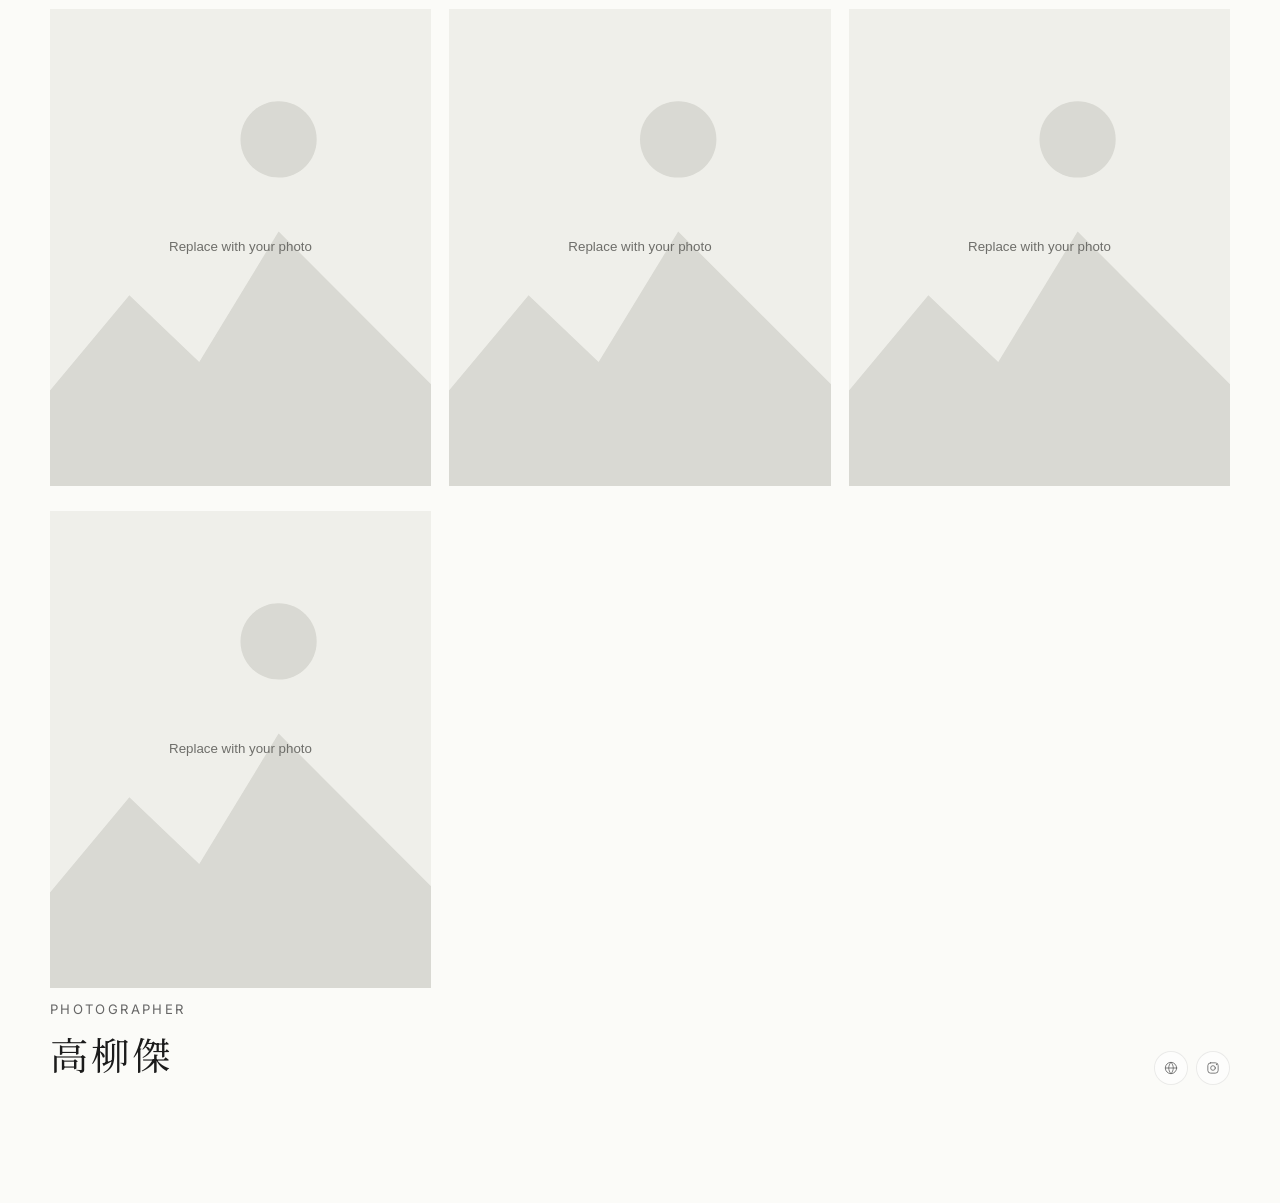
==== commit a5f16f88: "Add files via upload" ====
--- a/yu-yudaiweddingphoto/index.html
+++ b/yu-yudaiweddingphoto/index.html
@@ -25,7 +25,12 @@
       <section class="hero" id="about">
         <p class="hero-kicker" id="site-subtitle">portfolio</p>
         <h1 class="hero-title" id="site-title">Your Name</h1>
-        
+        <div class="hero-links" id="hero-links" hidden aria-hidden="true"></div>
+      </section>
+
+      <section class="top-visual" id="top-visual">
+        <img src="assets/images/top/top-image.jpg" alt="yu yudai" class="top-visual-image">
+        <div class="top-visual-title">yu yudai</div>
       </section>
 
       <section class="acknowledgement">
--- a/yu-yudaiweddingphoto/assets/css/styles.css
+++ b/yu-yudaiweddingphoto/assets/css/styles.css
@@ -425,3 +425,49 @@
 .icon-link svg {
   stroke-width: 1.25;
 }
+.top-visual {
+  position: relative;
+  padding: 1.5rem 1rem 3rem;
+}
+
+.top-visual-image {
+  display: block;
+  width: 100%;
+  max-width: 960px;
+  margin: 0 auto;
+  height: auto;
+  aspect-ratio: 3 / 4;
+  object-fit: cover;
+}
+
+.top-visual-title {
+  position: absolute;
+  right: max(1.25rem, calc((100vw - 960px) / 2 + 1.5rem));
+  bottom: 4rem;
+  color: #ffffff;
+  font-size: clamp(1.4rem, 4vw, 3rem);
+  font-weight: 400;
+  letter-spacing: 0.12em;
+  text-transform: lowercase;
+  line-height: 1;
+  pointer-events: none;
+  text-shadow: 0 1px 10px rgba(0, 0, 0, 0.18);
+}
+
+@media (max-width: 980px) {
+  .top-visual-title {
+    right: 2rem;
+  }
+}
+
+@media (max-width: 720px) {
+  .top-visual {
+    padding: 1rem 1rem 2.25rem;
+  }
+
+  .top-visual-title {
+    right: 1.25rem;
+    bottom: 2.25rem;
+    font-size: clamp(1.2rem, 6vw, 2rem);
+  }
+}
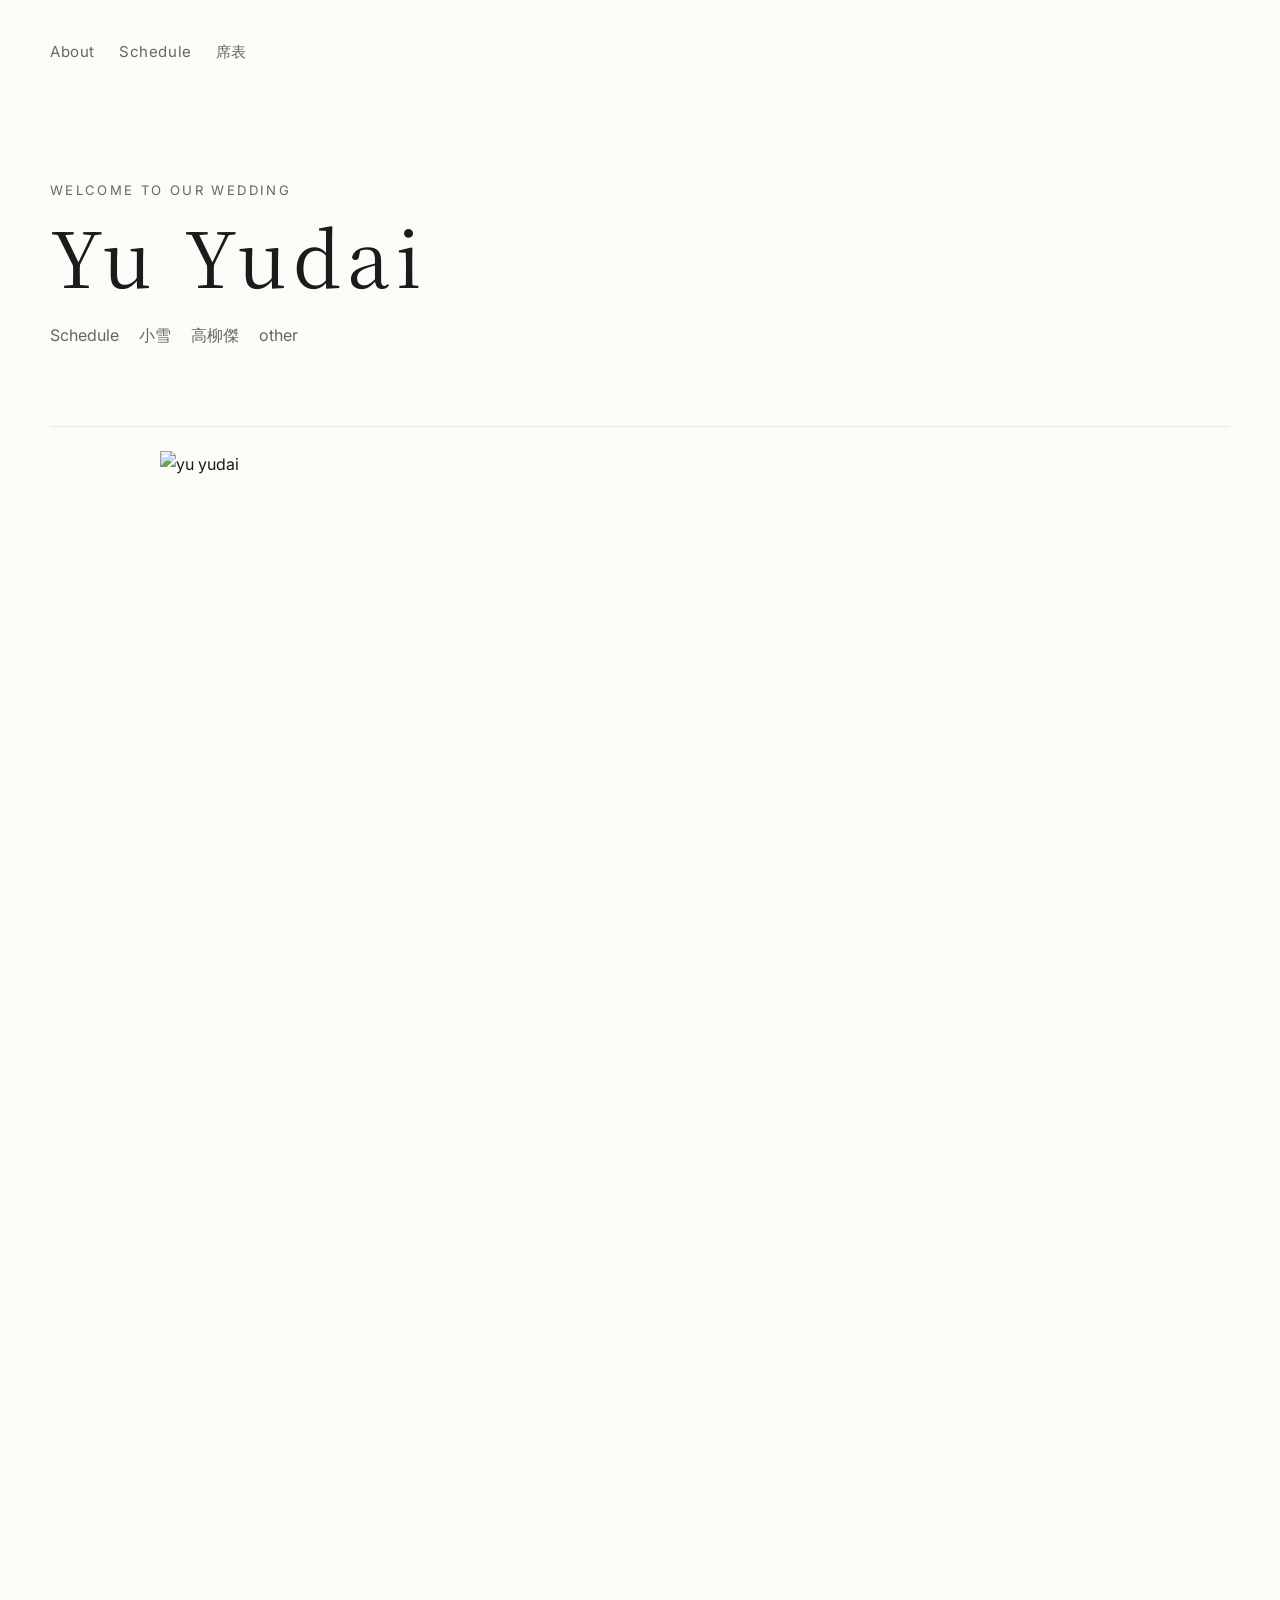
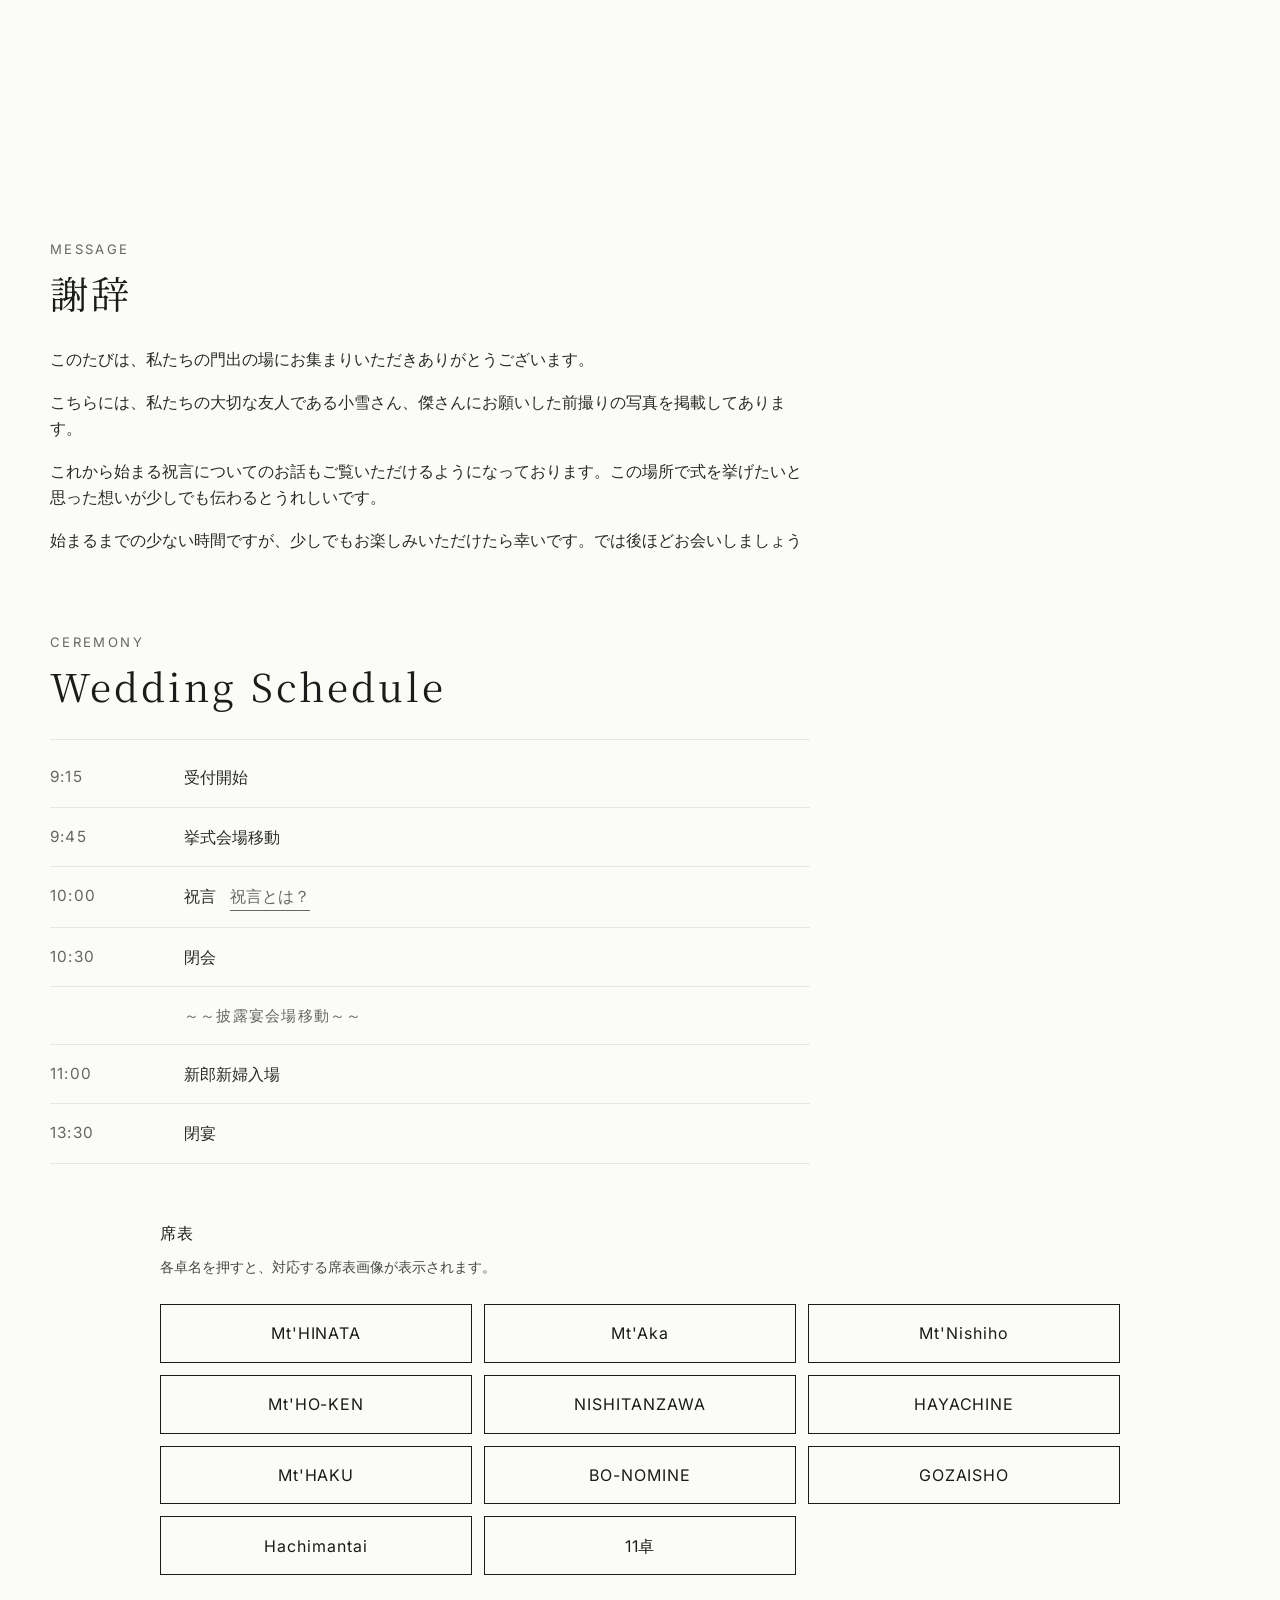
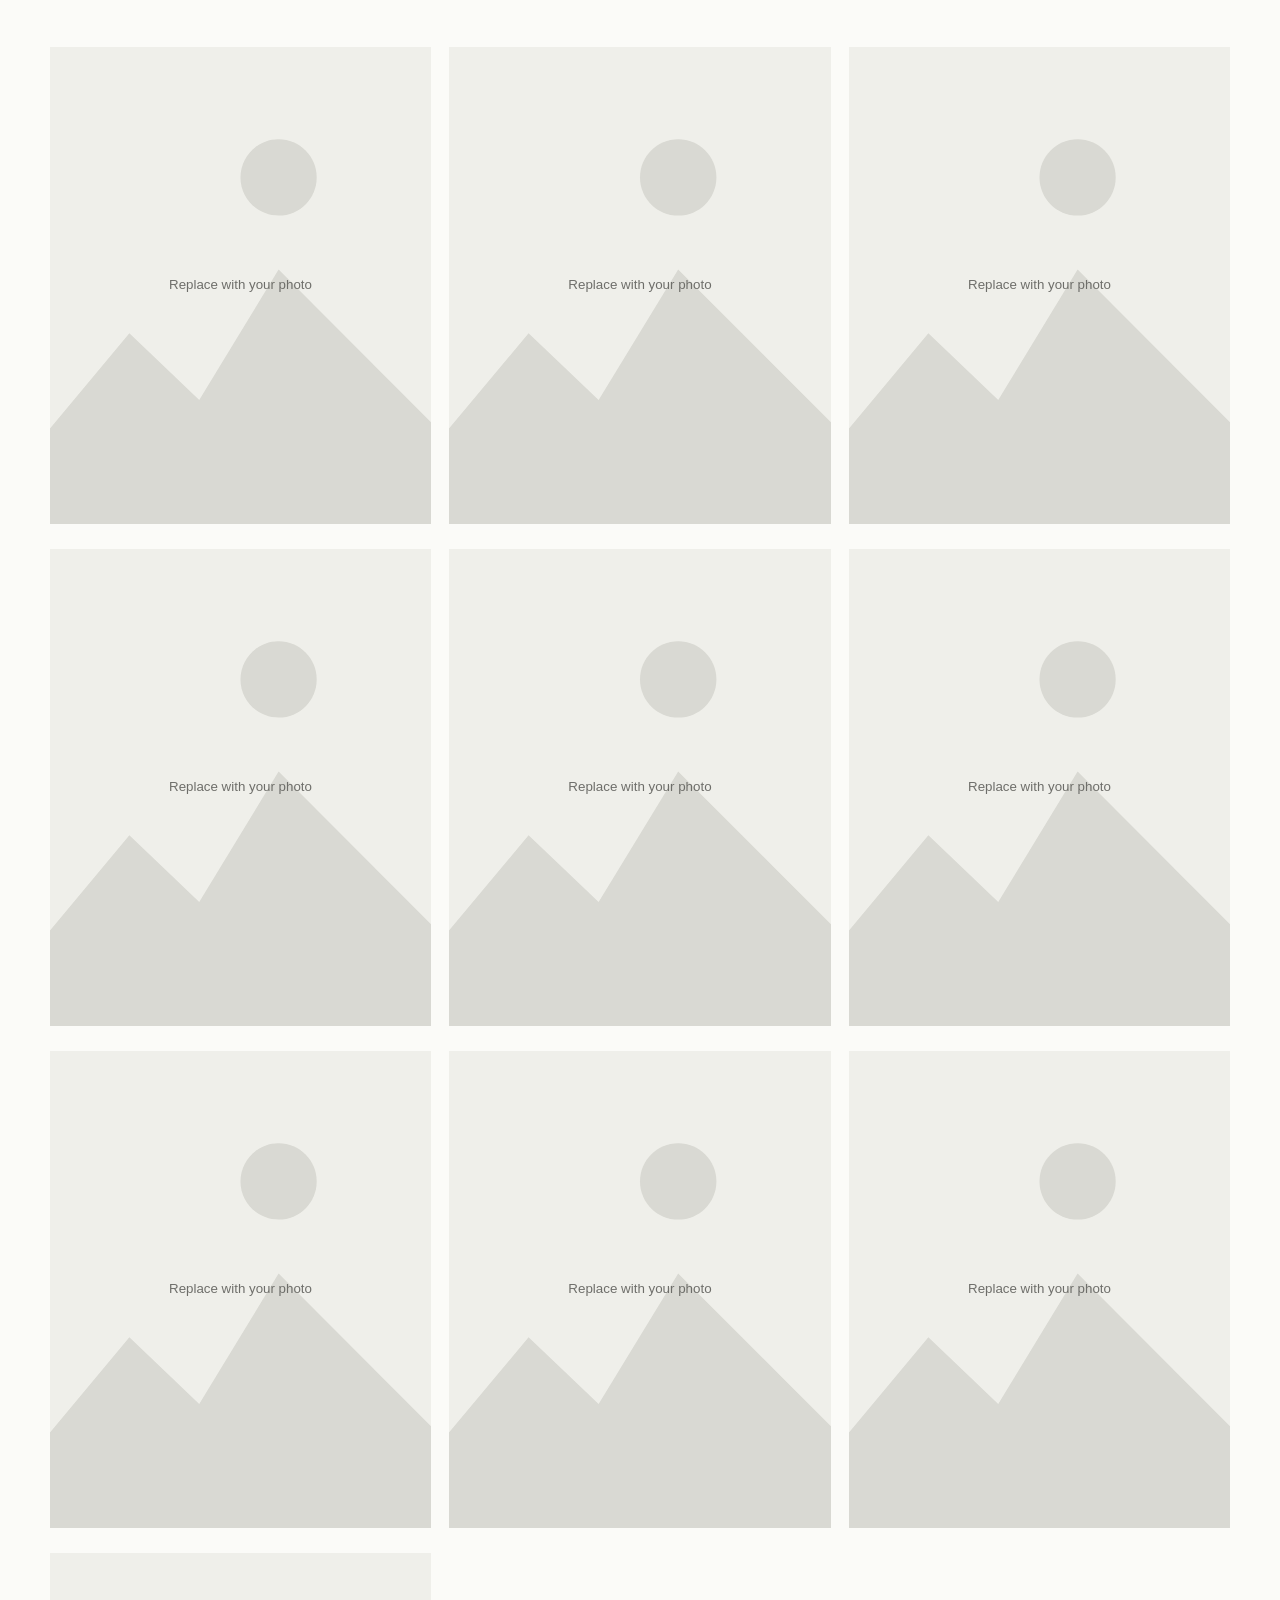
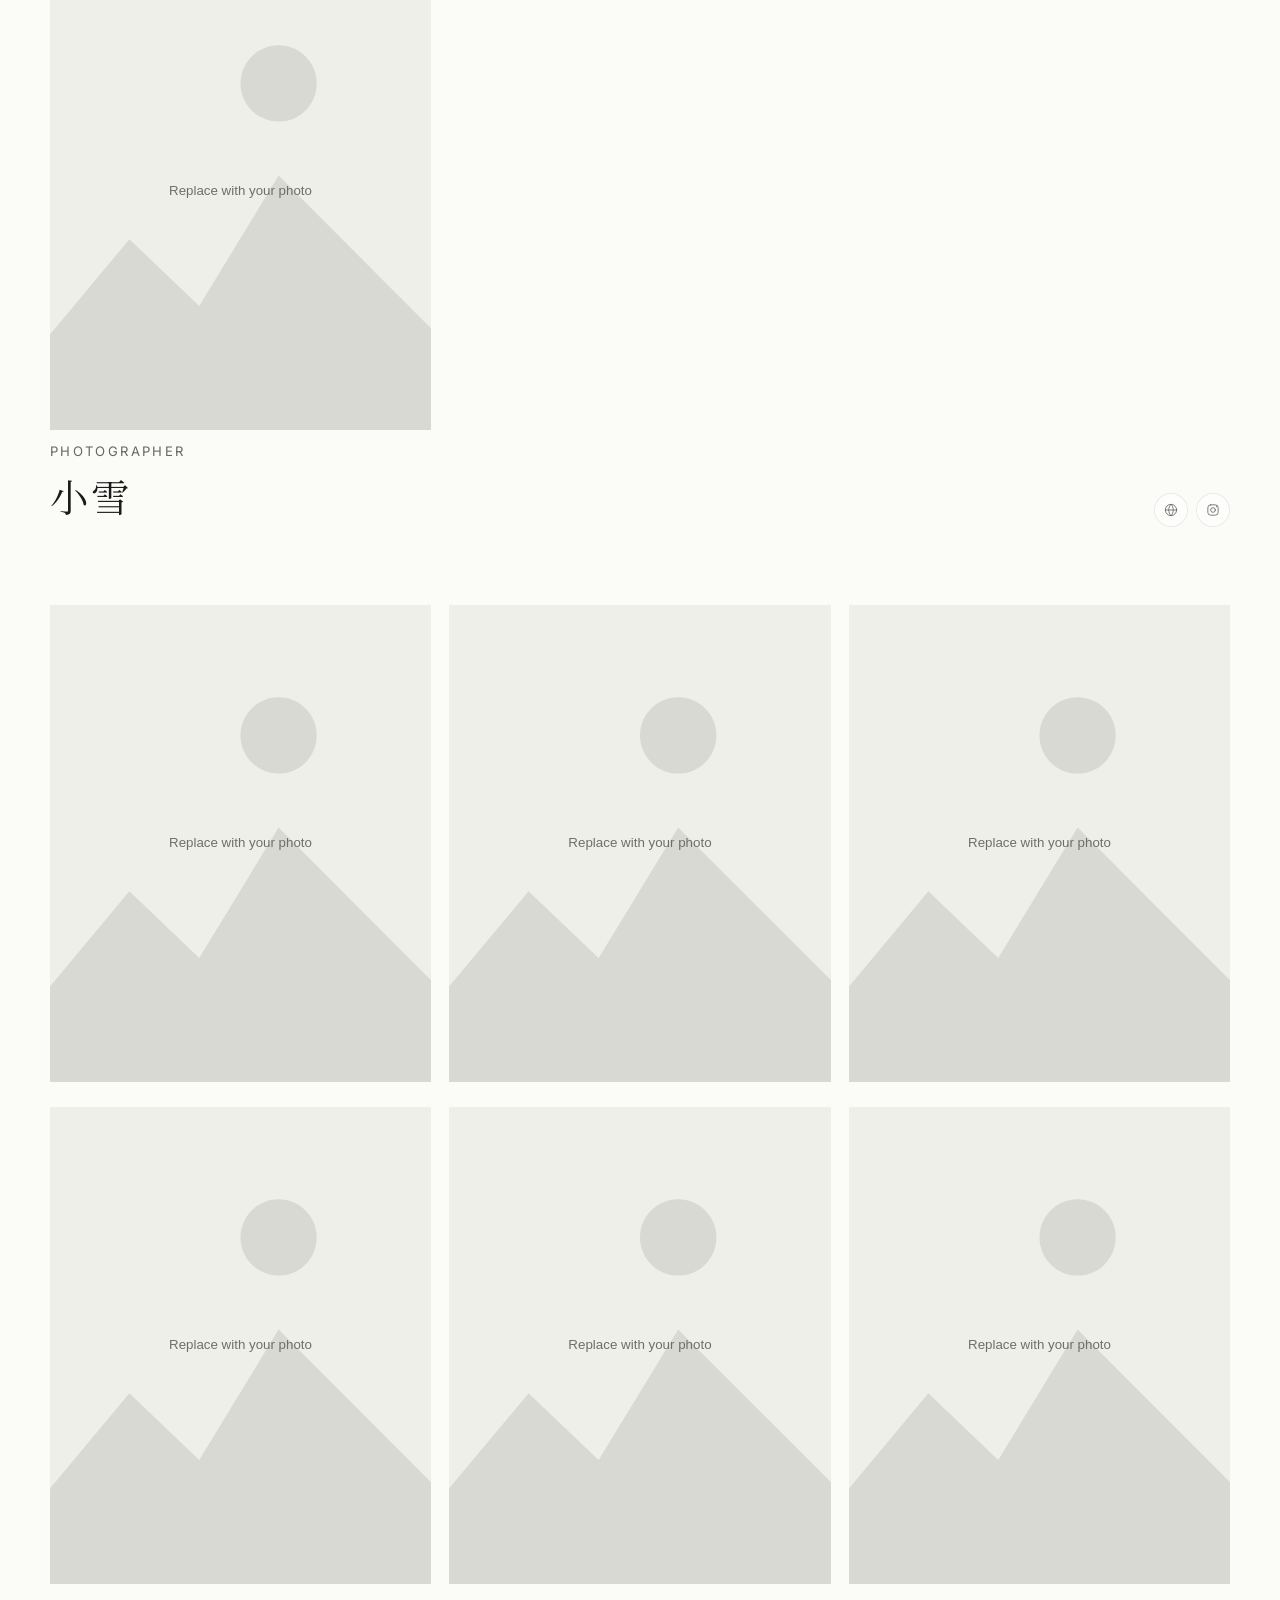
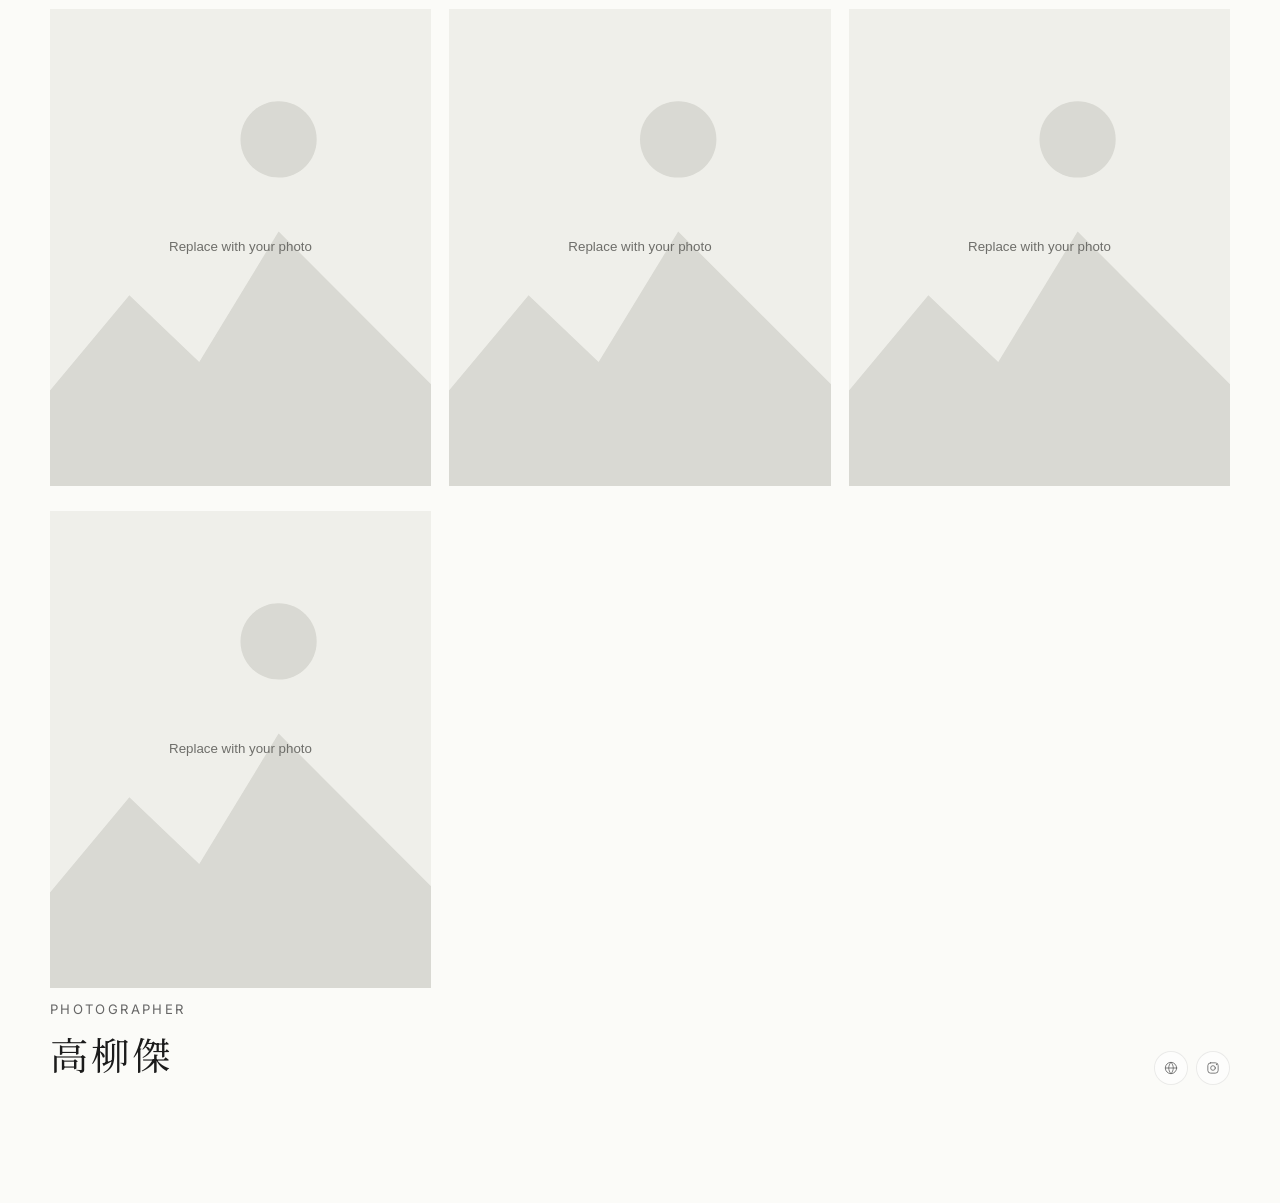
==== commit 853e5bd8: "Update index.html" ====
--- a/yu-yudaiweddingphoto/index.html
+++ b/yu-yudaiweddingphoto/index.html
@@ -30,7 +30,7 @@
 
       <section class="top-visual" id="top-visual">
         <img src="assets/images/top/top-image.jpg" alt="yu yudai" class="top-visual-image">
-        <div class="top-visual-title">yu yudai</div>
+        <div class="top-visual-title"></div>
       </section>
 
       <section class="acknowledgement">
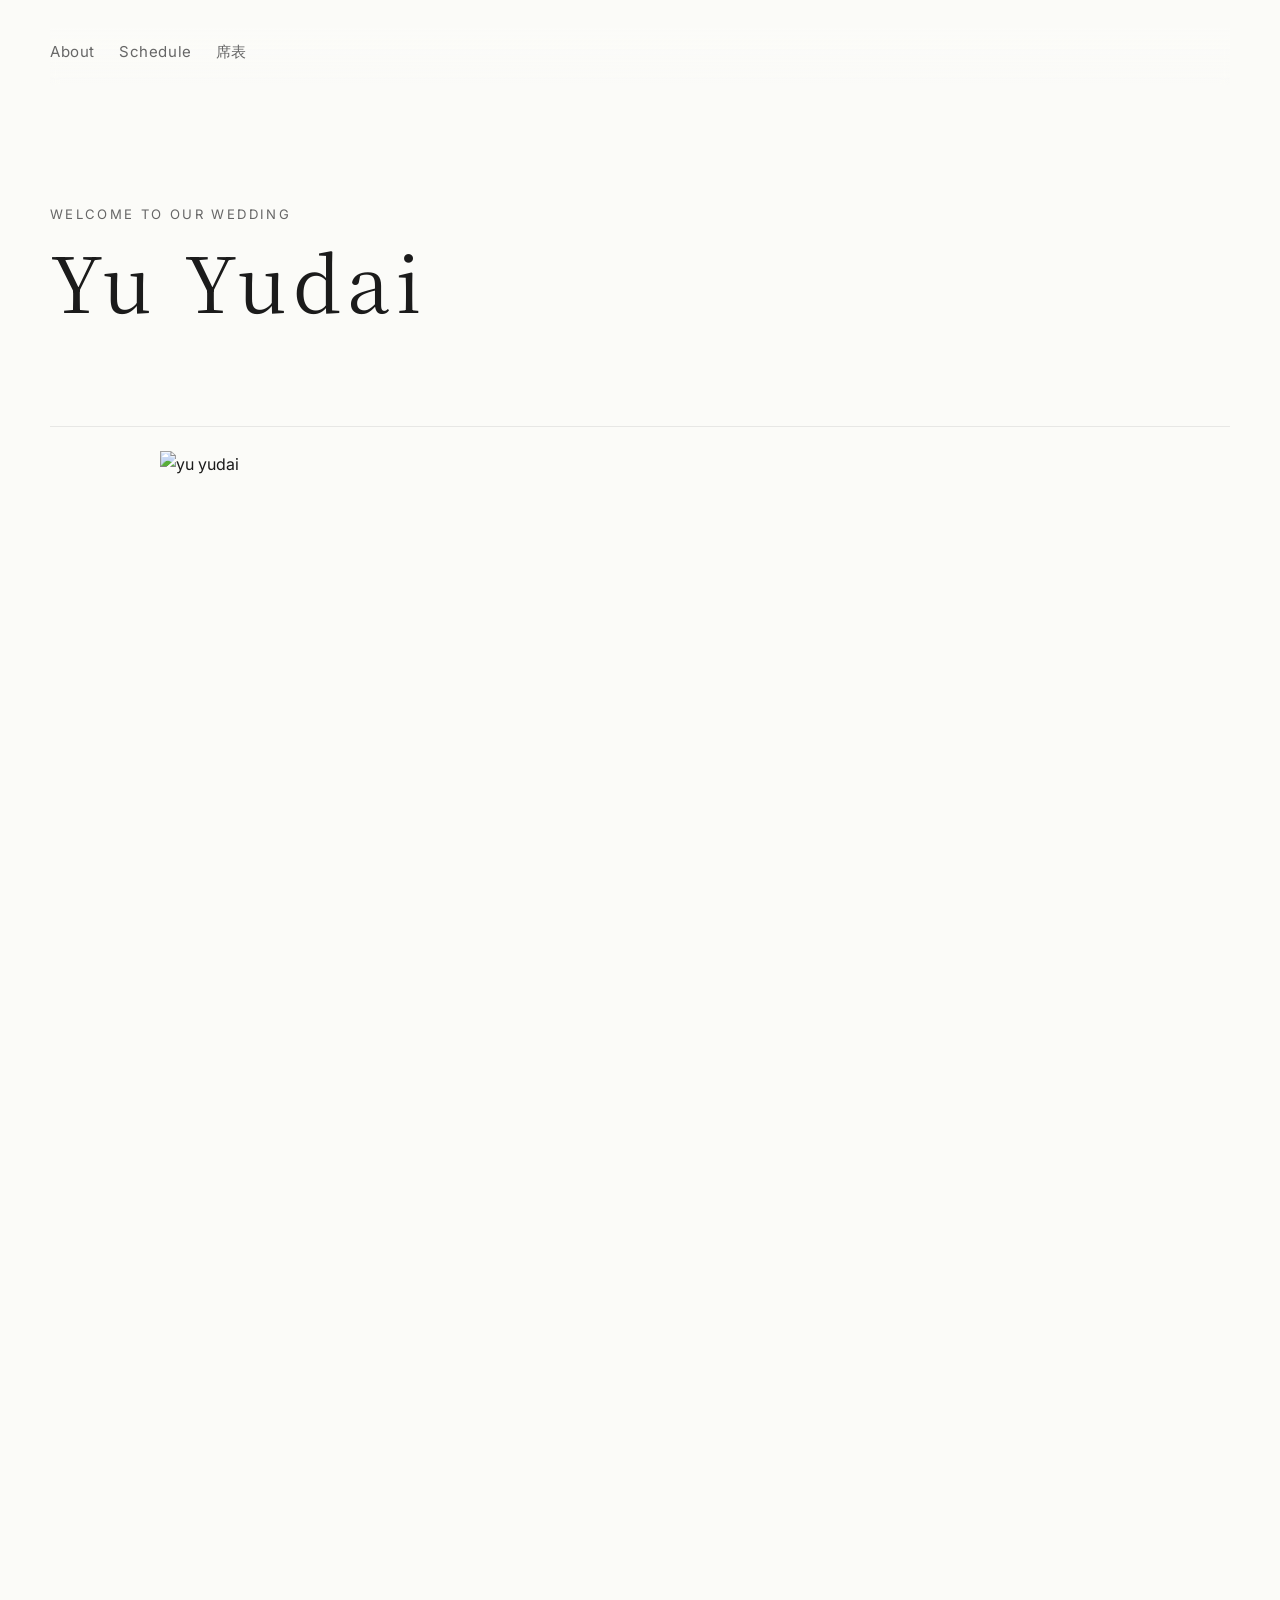
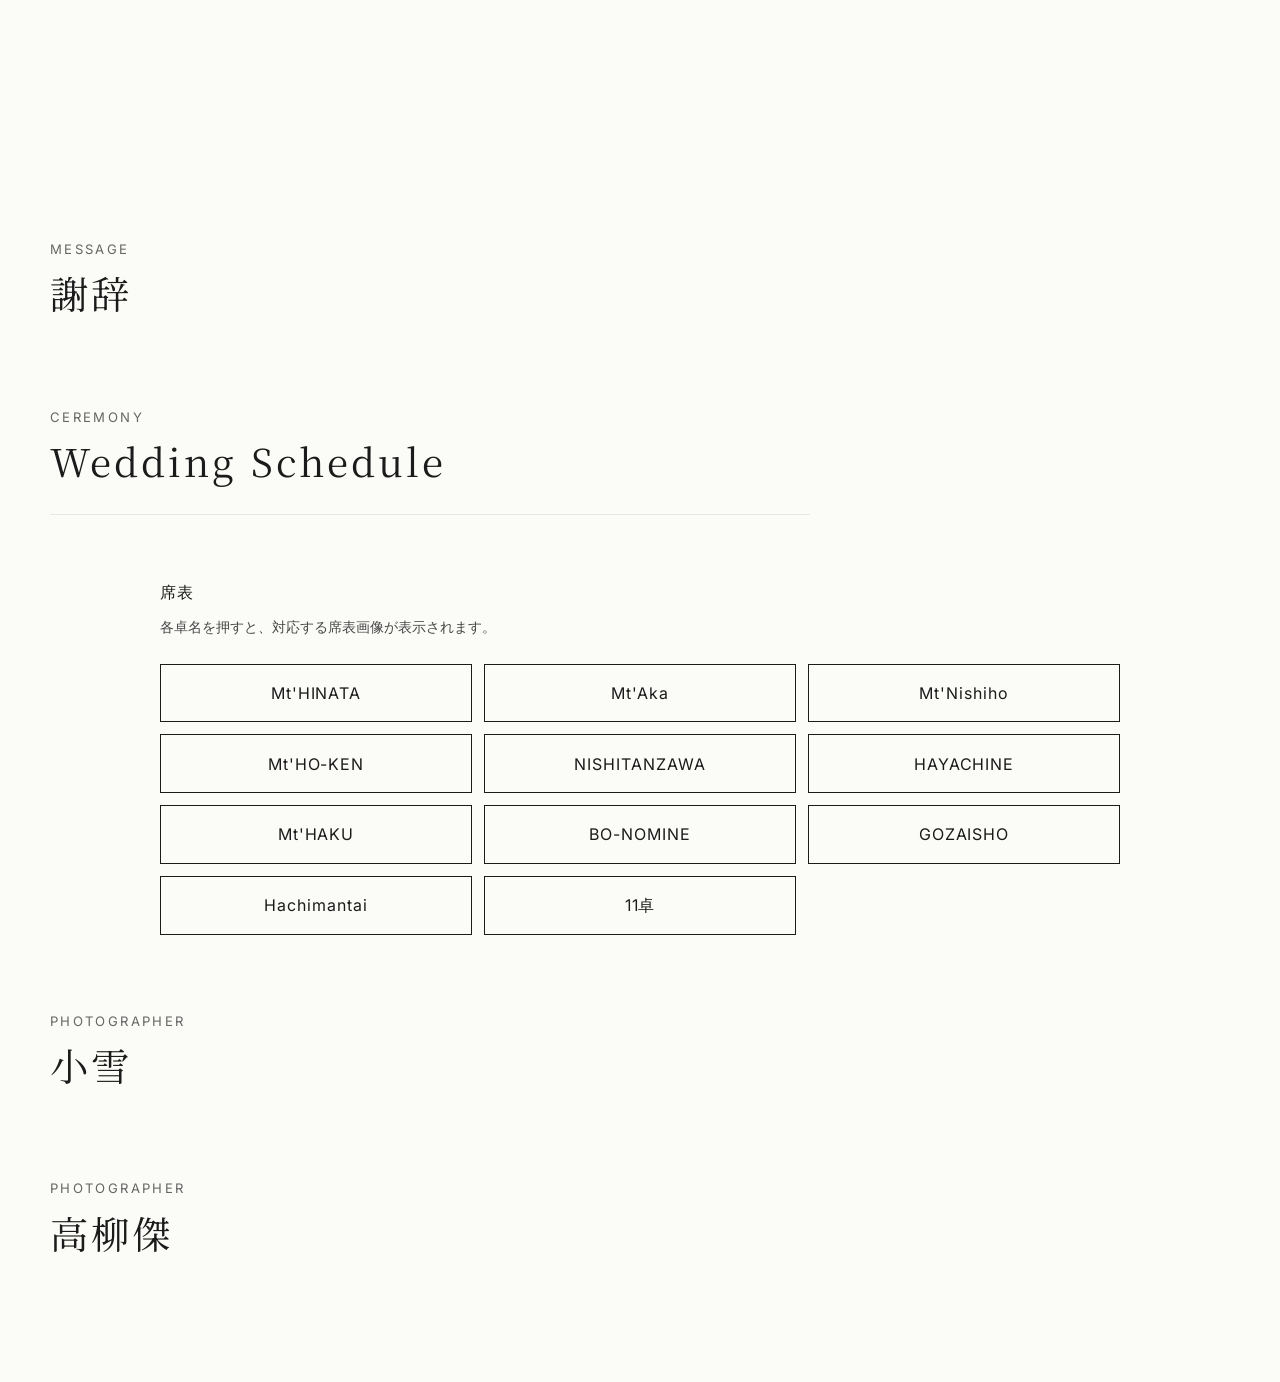
==== commit c31c1ed5: "Update index.html" ====
--- a/yu-yudaiweddingphoto/index.html
+++ b/yu-yudaiweddingphoto/index.html
@@ -25,7 +25,7 @@
       <section class="hero" id="about">
         <p class="hero-kicker" id="site-subtitle">portfolio</p>
         <h1 class="hero-title" id="site-title">Your Name</h1>
-        <div class="hero-links" id="hero-links" hidden aria-hidden="true"></div>
+        
       </section>
 
       <section class="top-visual" id="top-visual">
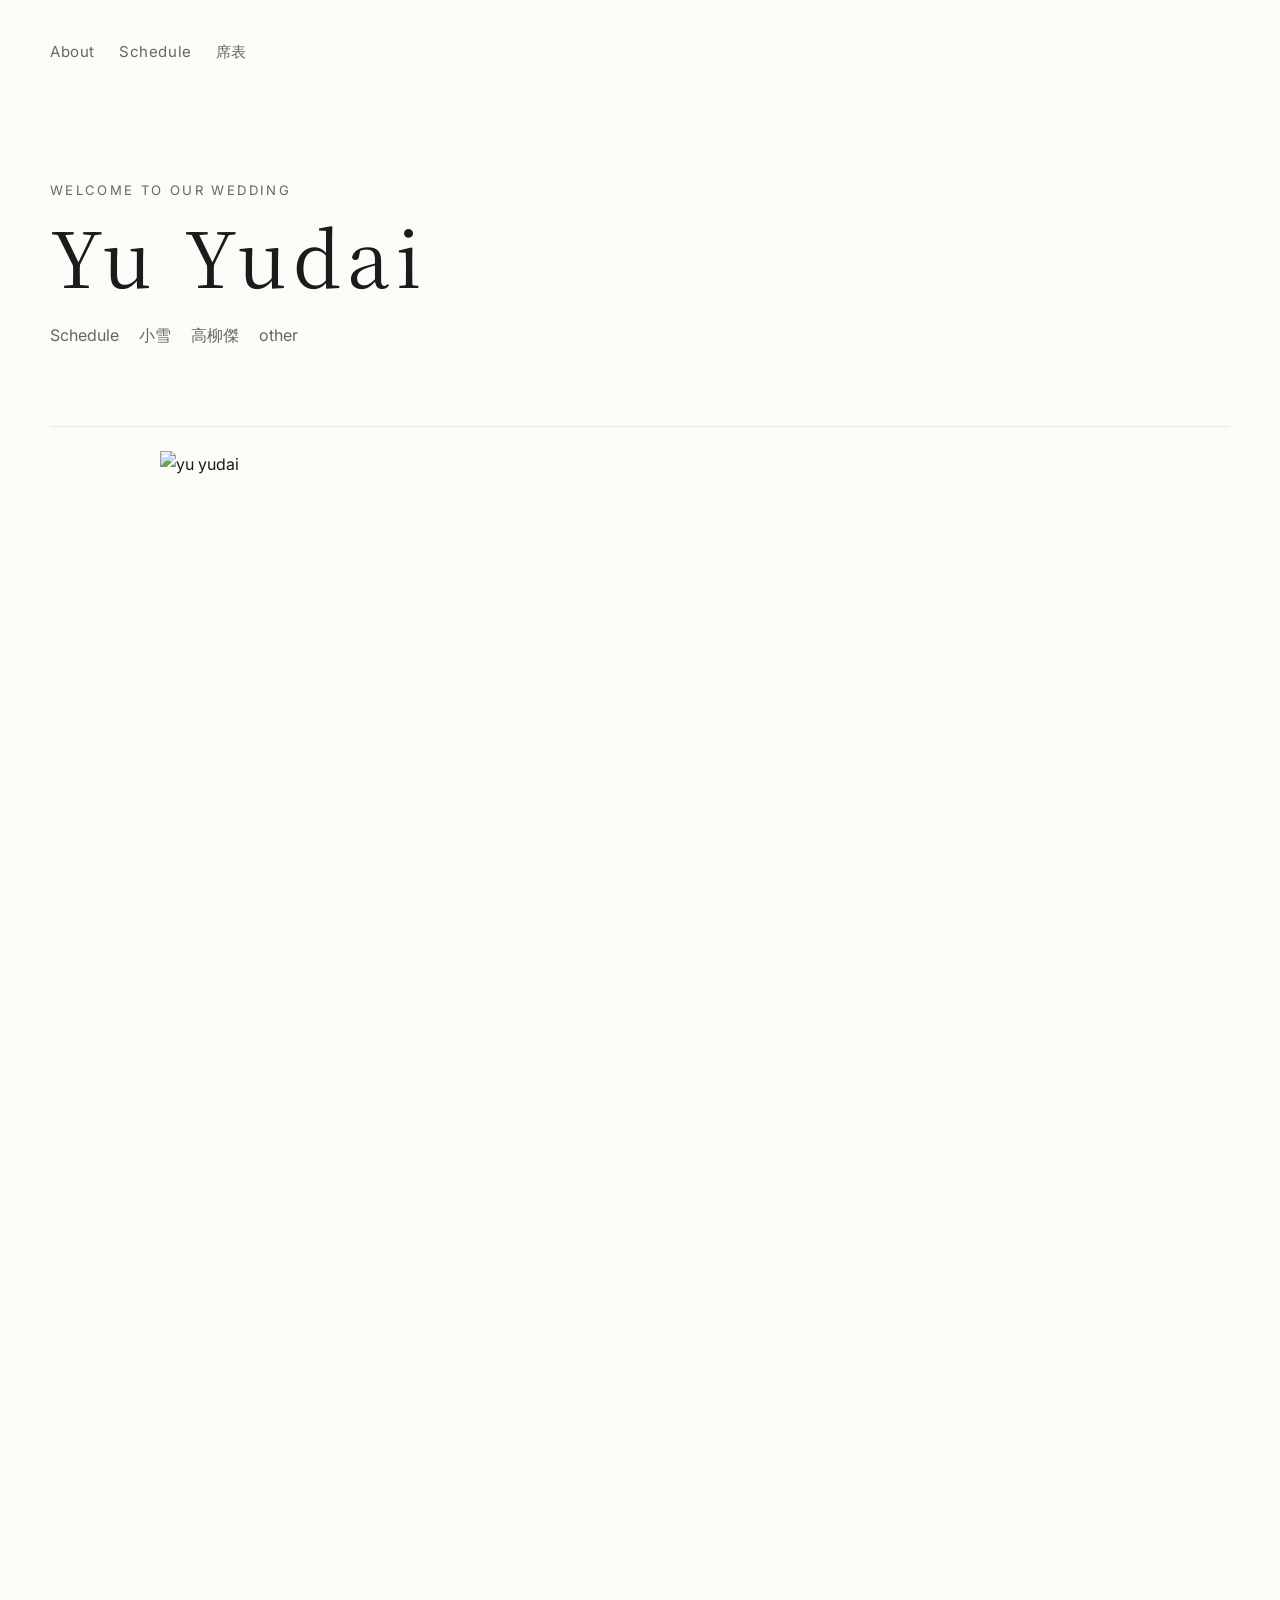
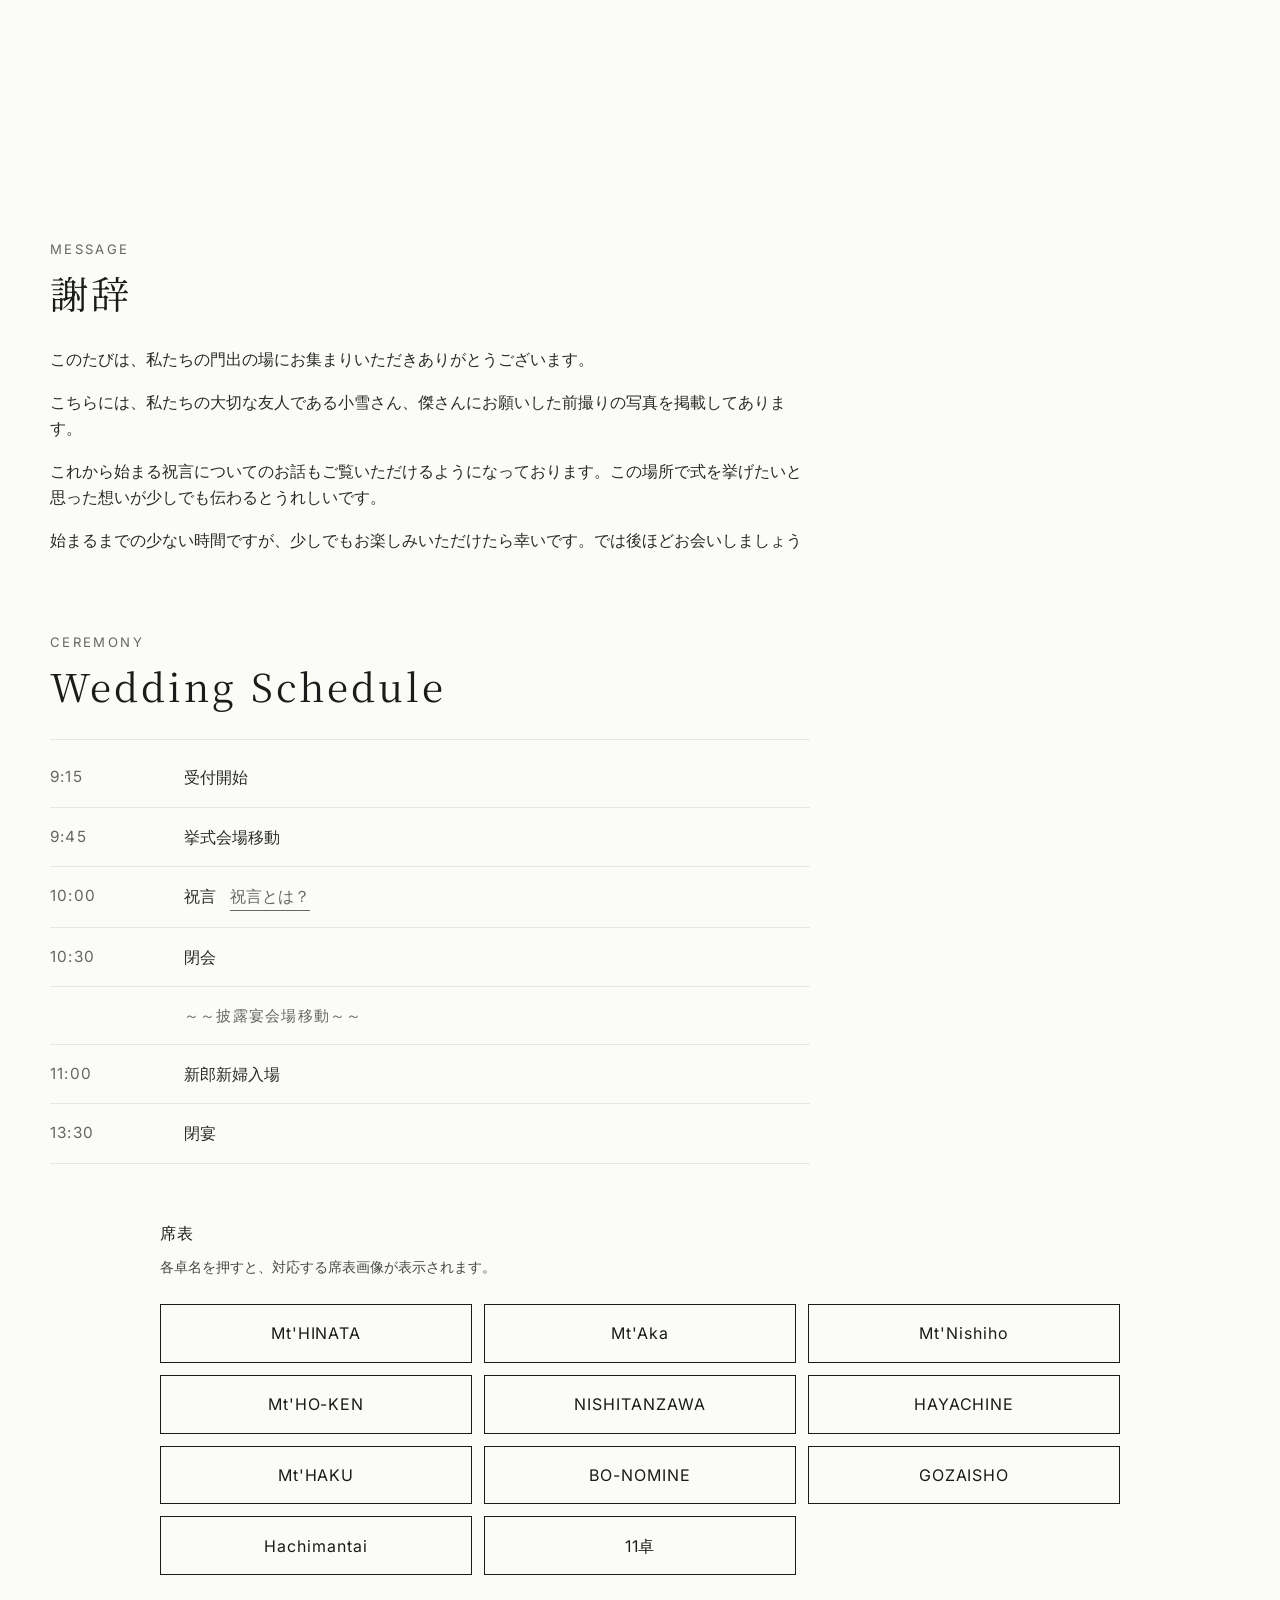
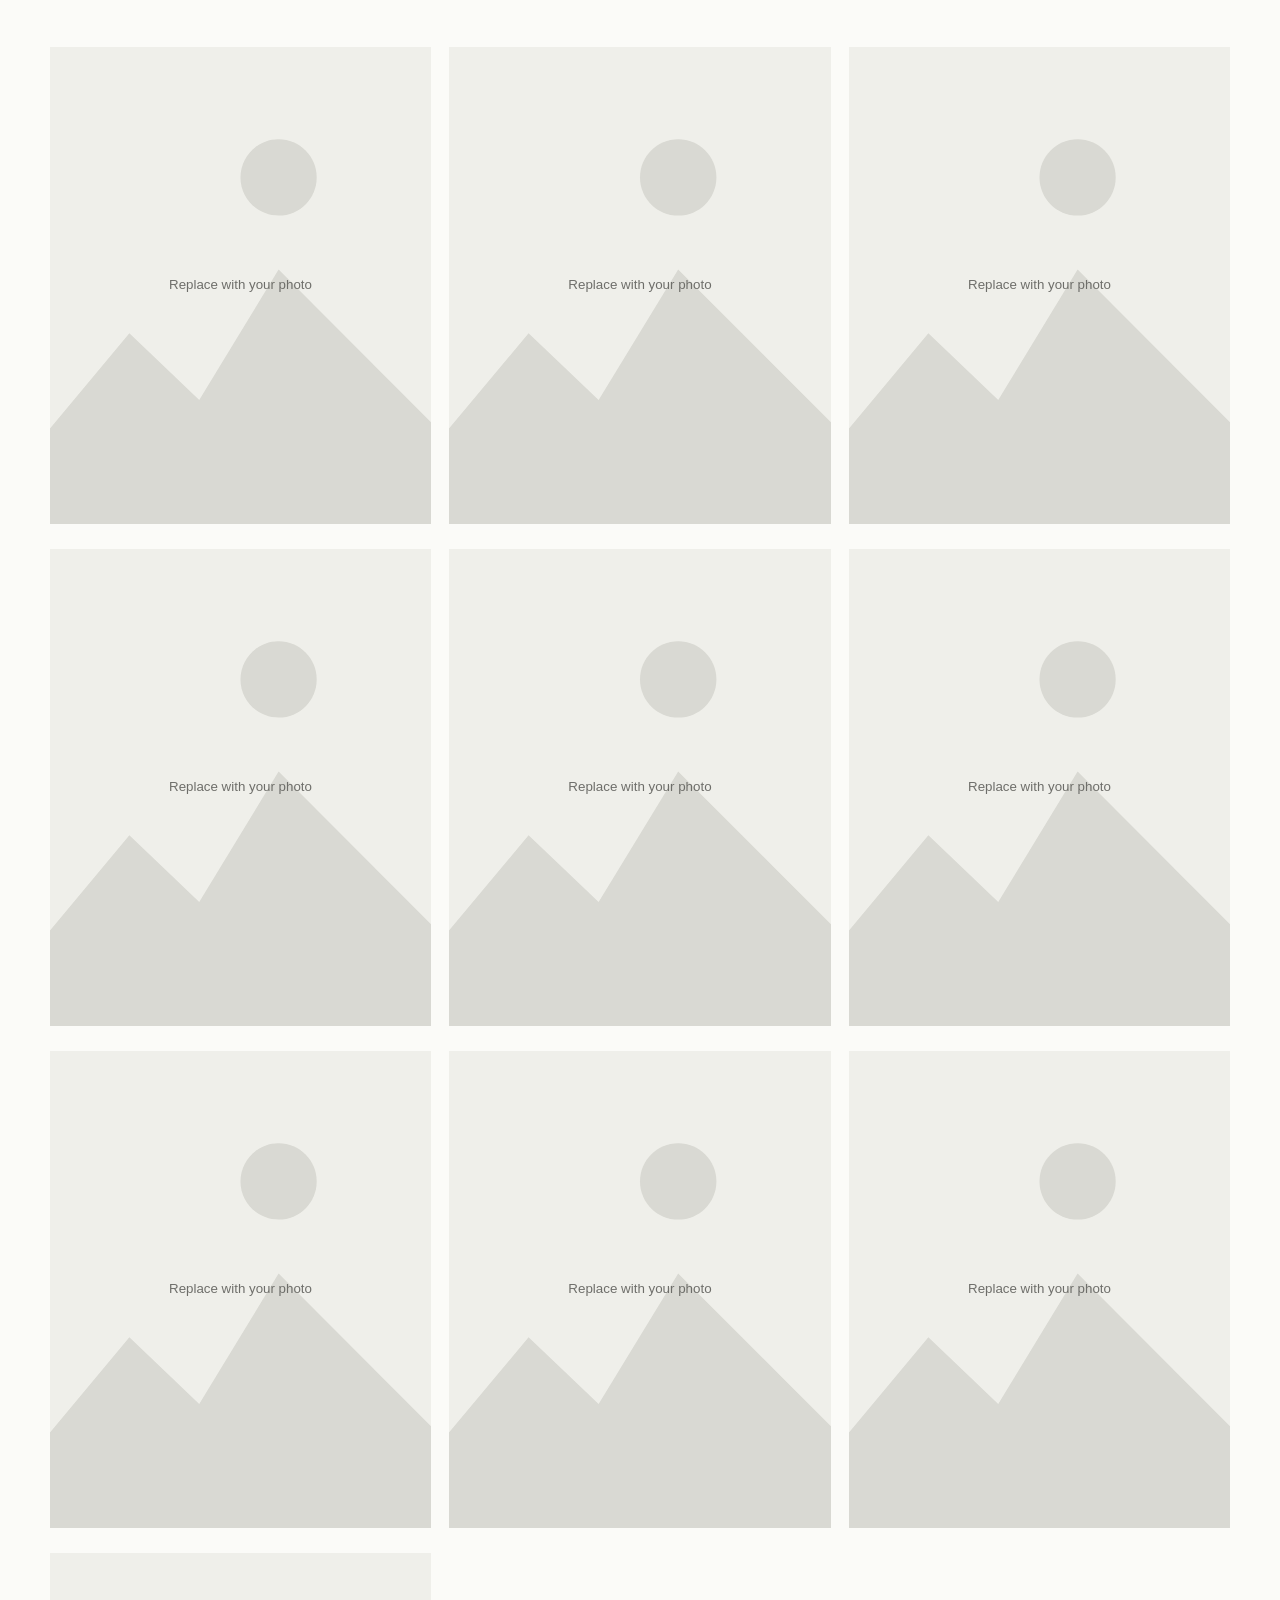
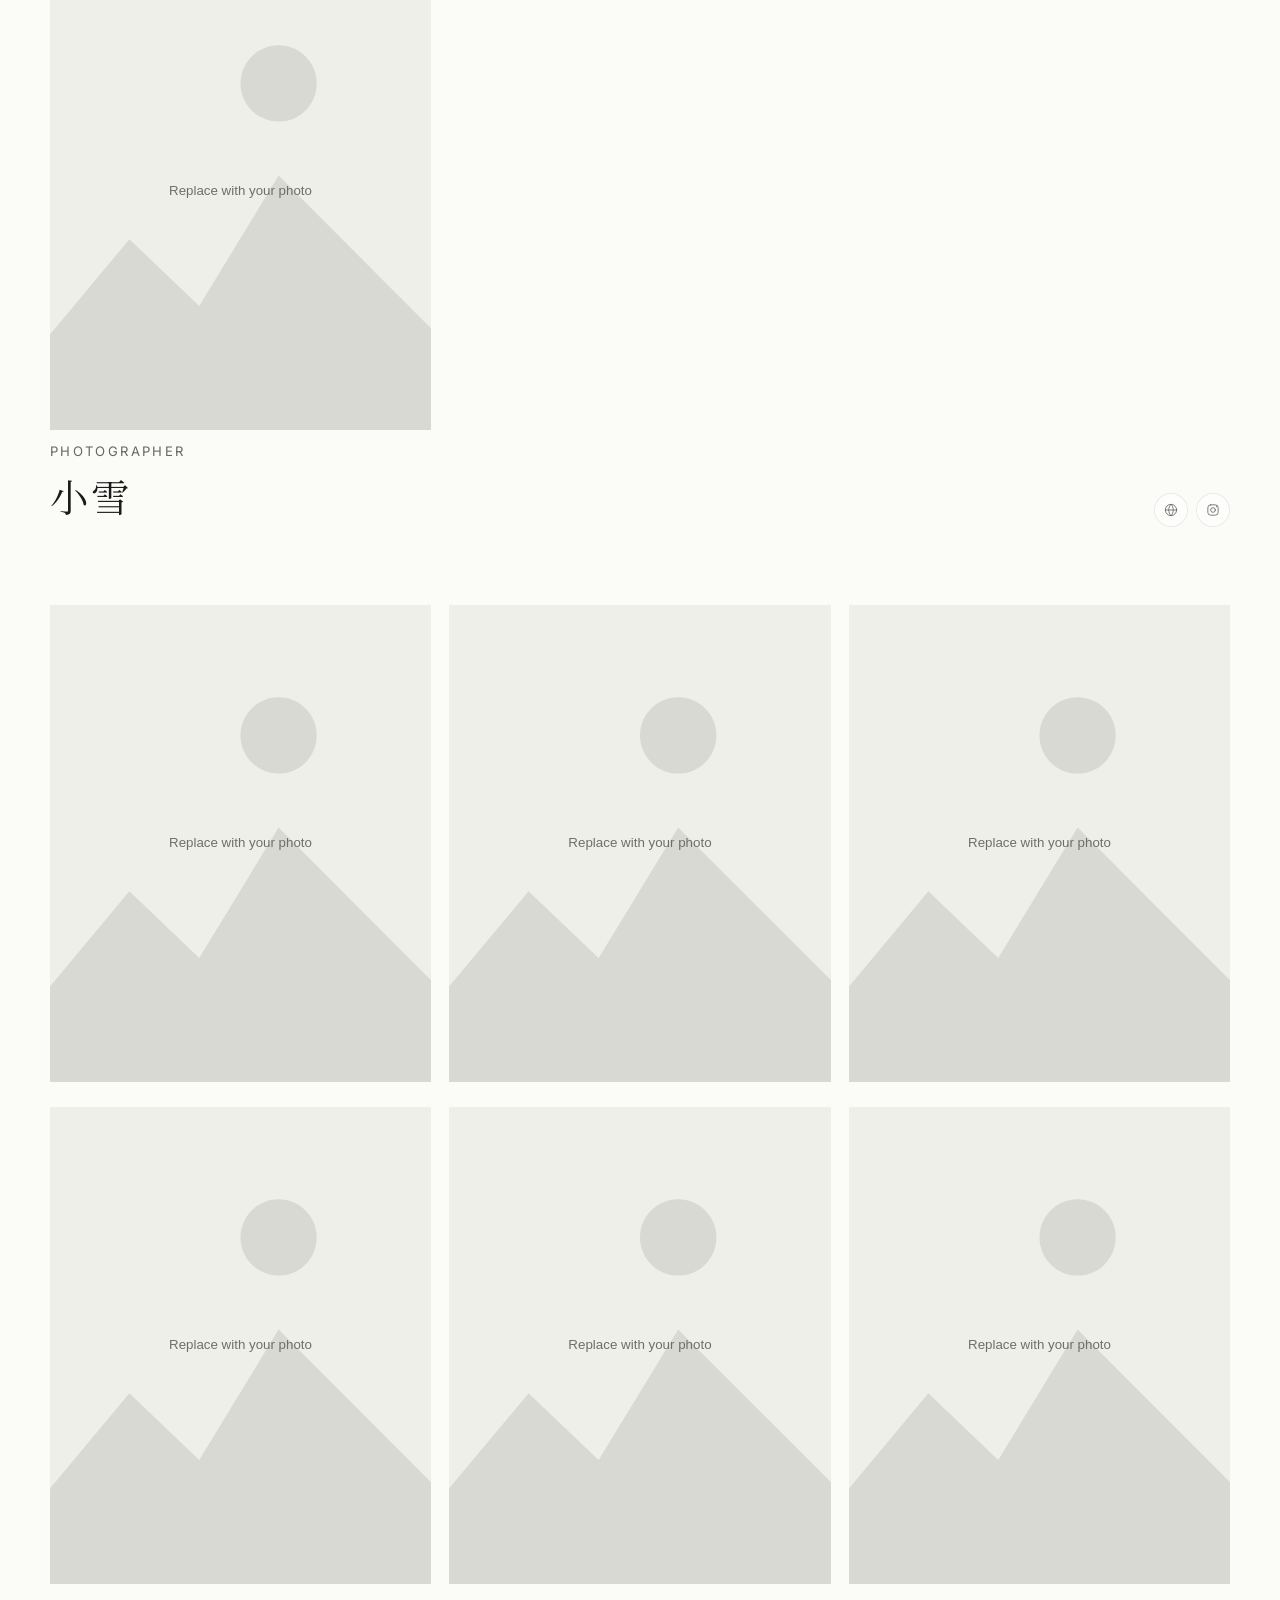
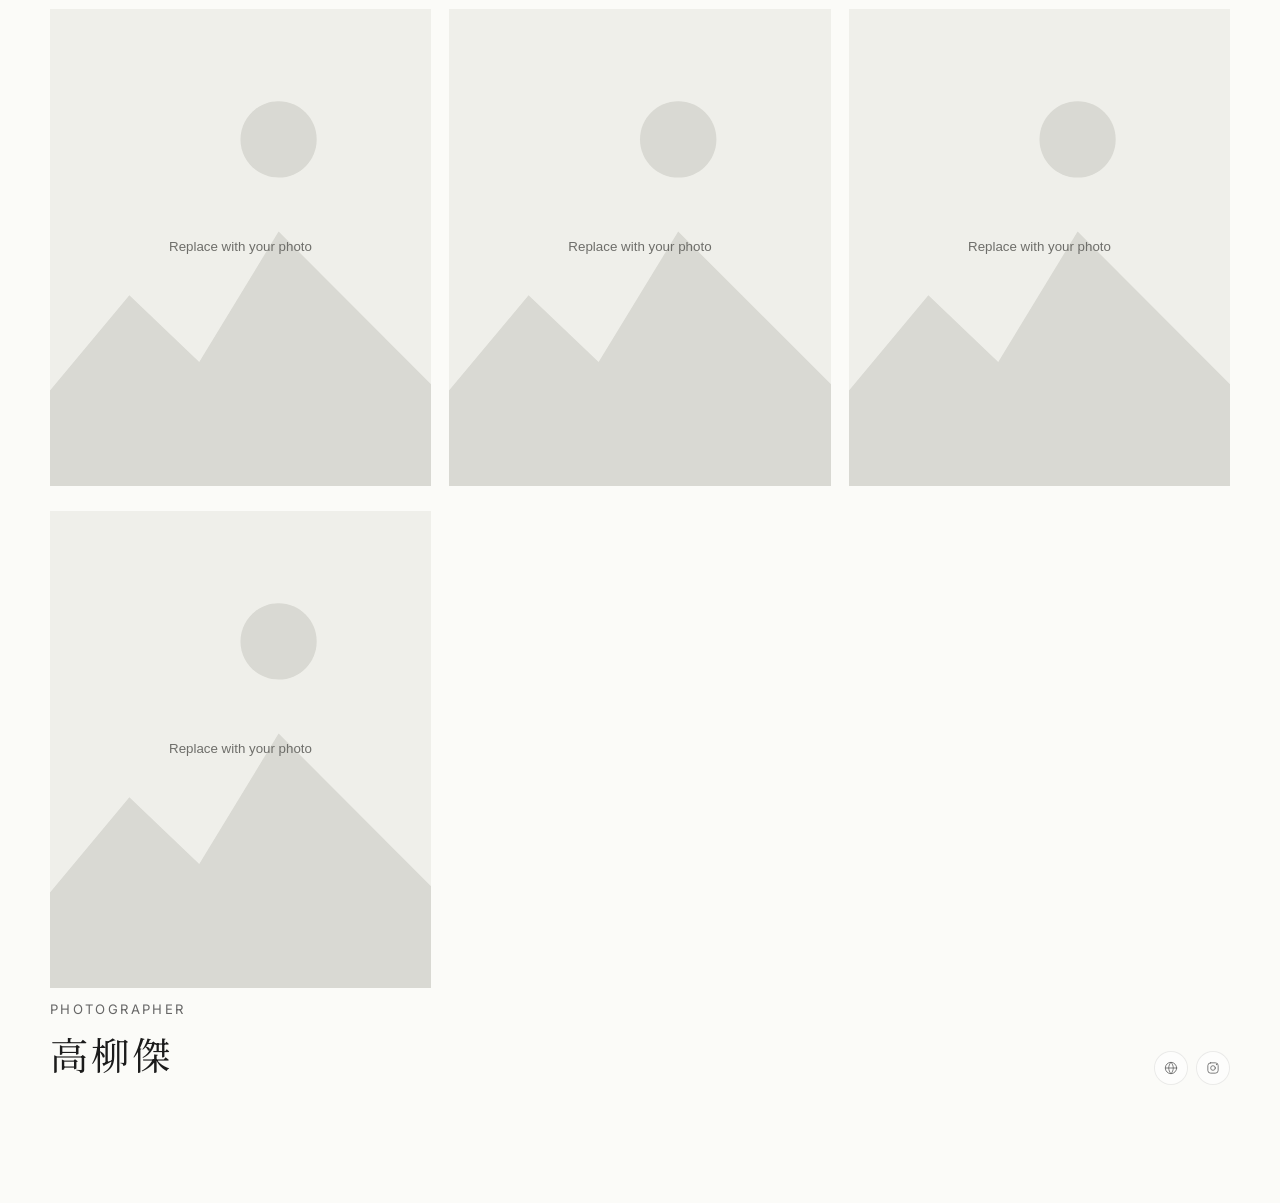
==== commit e32f7f79: "Update index.html" ====
--- a/yu-yudaiweddingphoto/index.html
+++ b/yu-yudaiweddingphoto/index.html
@@ -25,7 +25,8 @@
       <section class="hero" id="about">
         <p class="hero-kicker" id="site-subtitle">portfolio</p>
         <h1 class="hero-title" id="site-title">Your Name</h1>
-        
+        <div class="hero-links" id="hero-links" hidden="" aria-hidden="true">
+        </div>
       </section>
 
       <section class="top-visual" id="top-visual">
